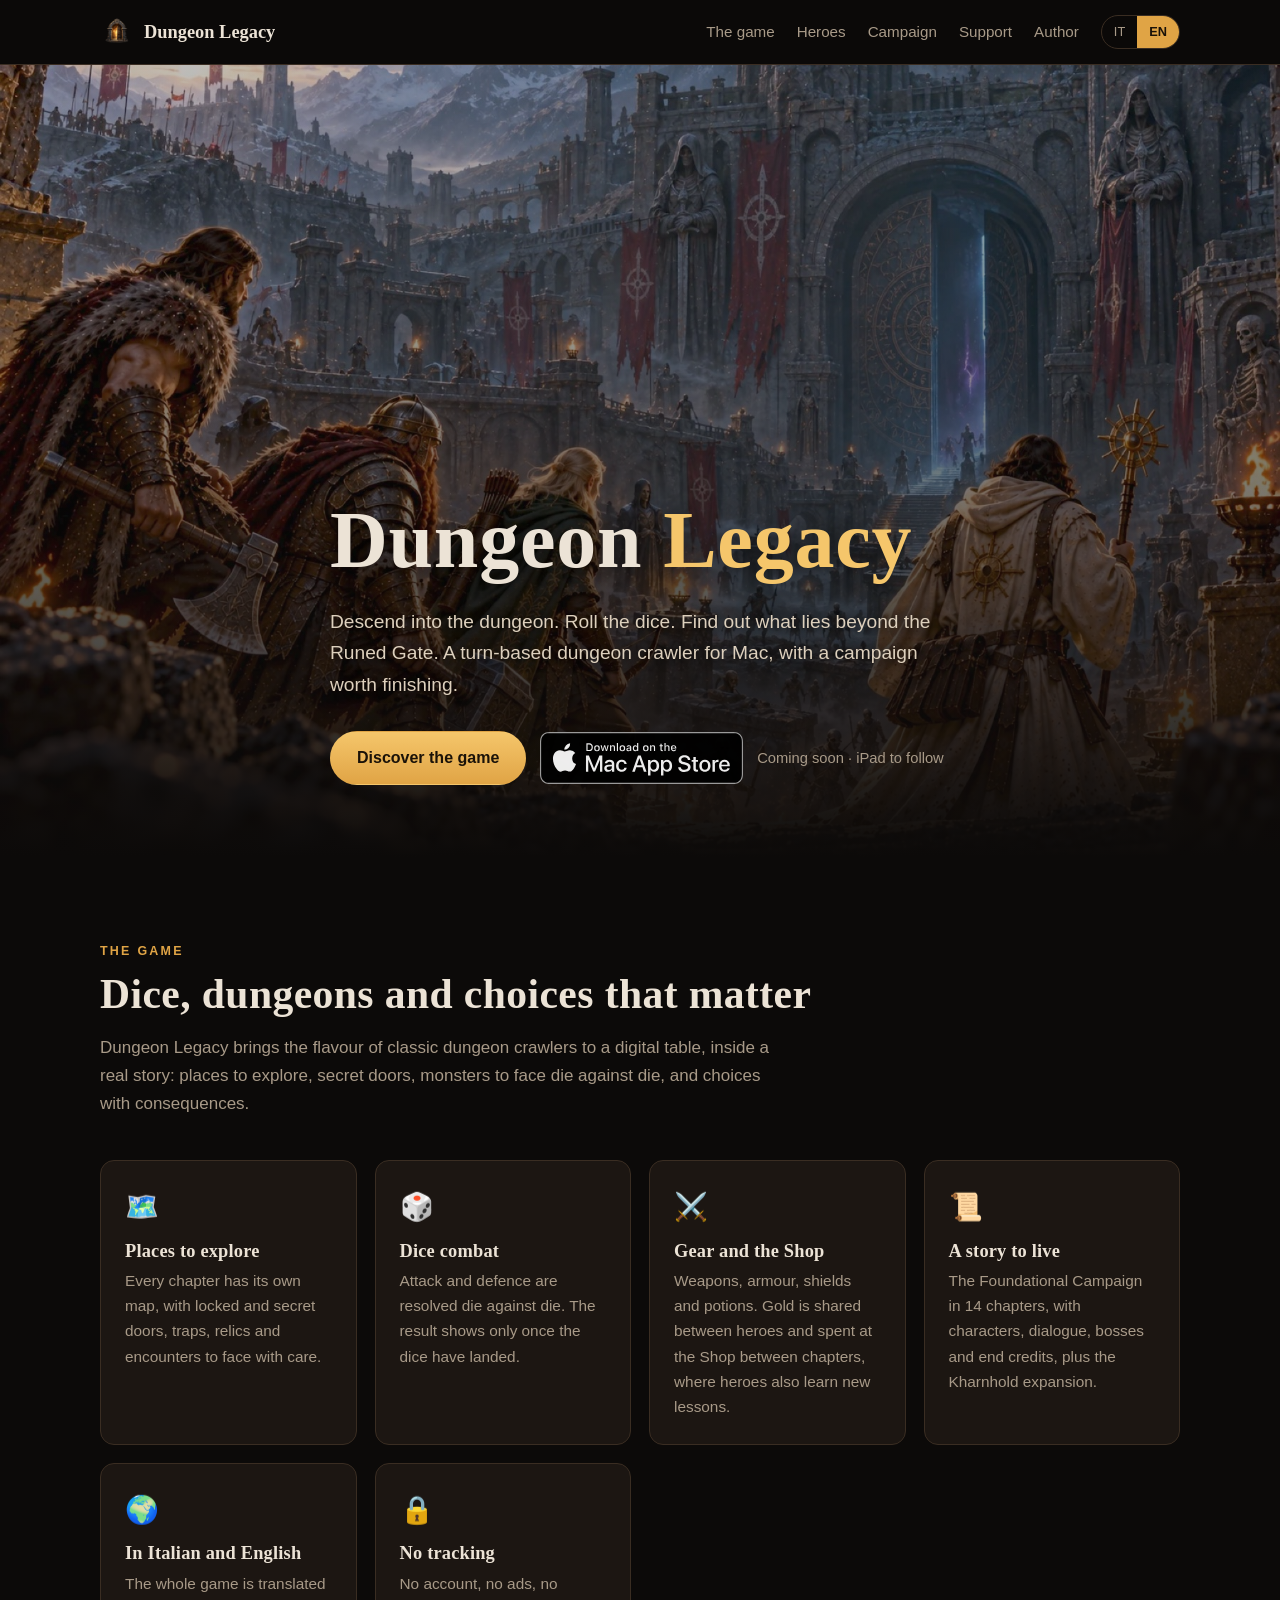
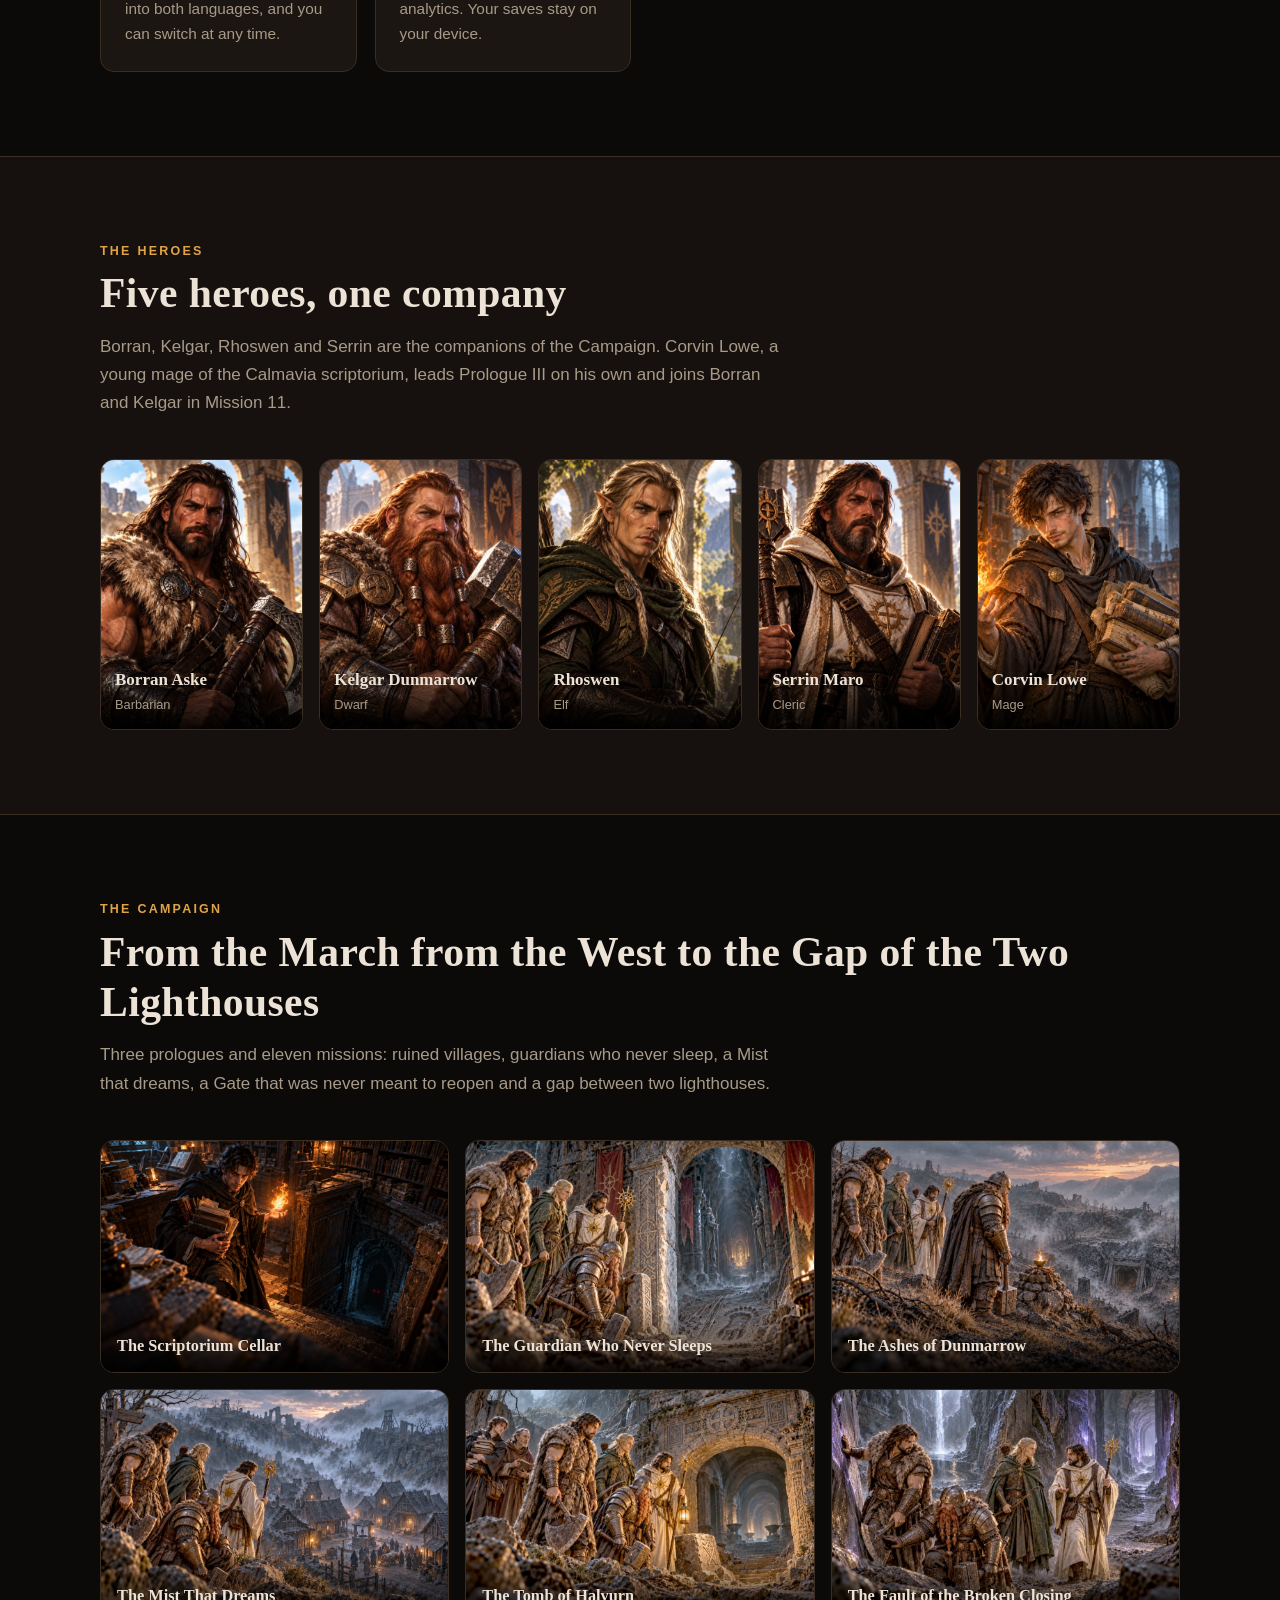
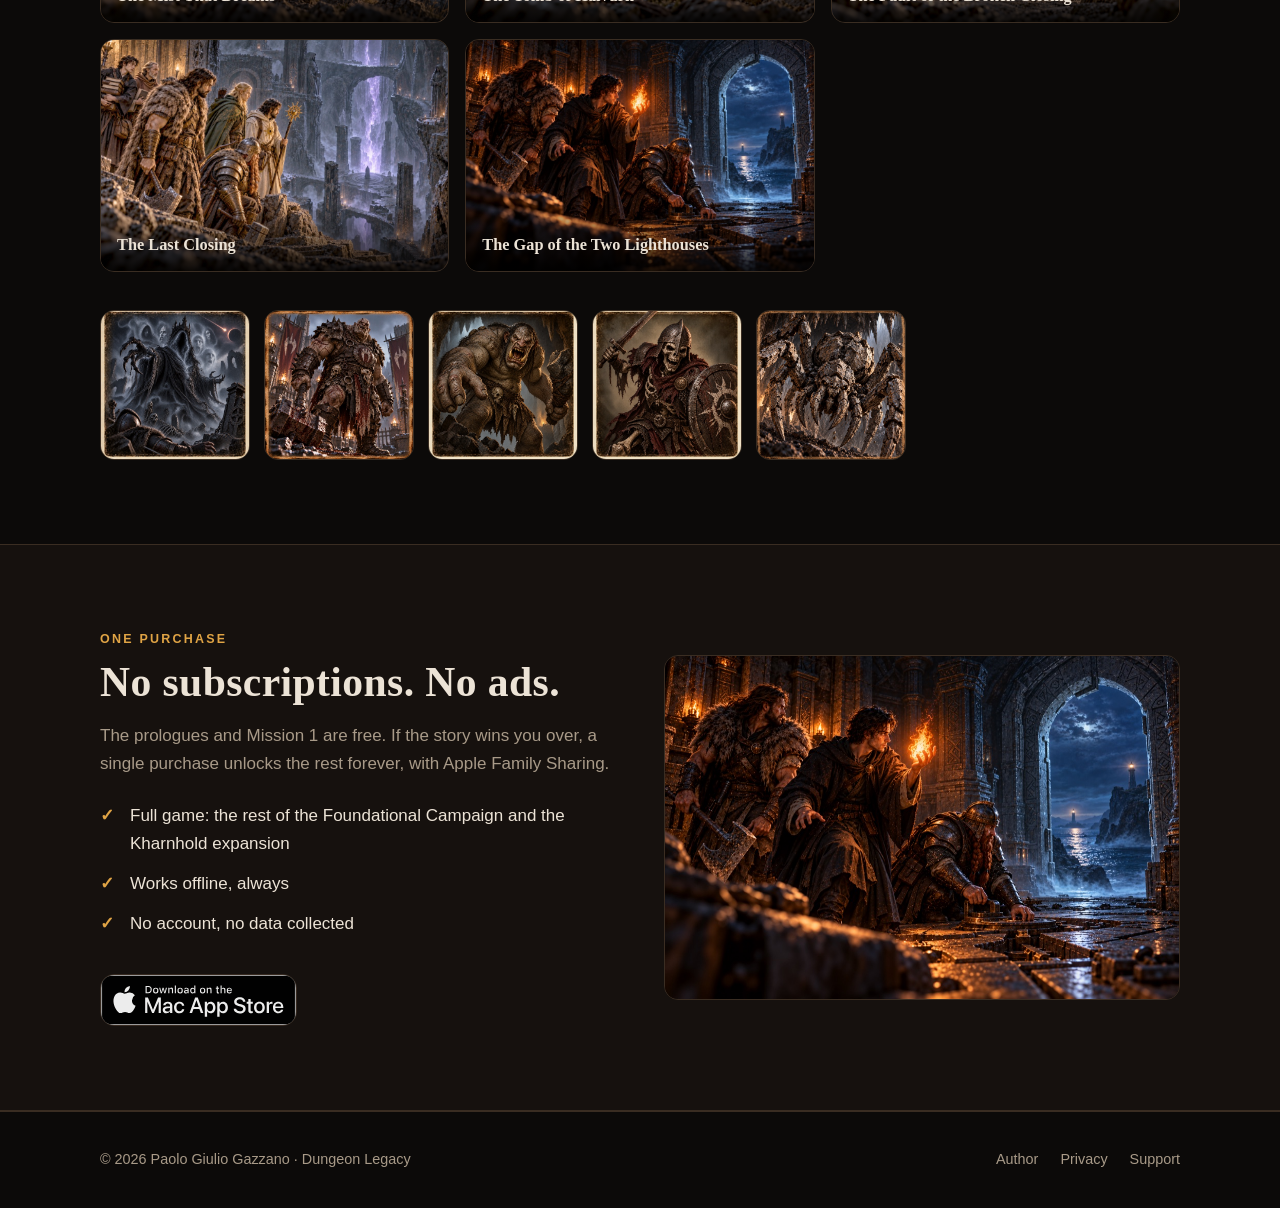
==== index.html @ 2345ab26 "Add real 404 page, use clean URLs for internal links Co-Authored-By: Claude Sonnet 5 <noreply@anthro" ====
<!DOCTYPE html>
<html lang="it">
<head>
<meta charset="utf-8">
<meta name="viewport" content="width=device-width, initial-scale=1">
<title>Dungeon Legacy — Dungeon crawler narrativo per Mac</title>
<meta name="description" content="Dungeon Legacy: dungeon crawler a turni con dadi, eroi e una campagna narrativa in 14 capitoli. Per Mac, senza abbonamenti e senza raccolta dati. A story-driven dungeon crawler for Mac.">
<meta property="og:title" content="Dungeon Legacy">
<meta property="og:description" content="Il dungeon crawler narrativo per Mac. Dadi, eroi, una campagna in 14 capitoli.">
<meta property="og:image" content="https://dungeonlegacy.app/img/hero.jpg">
<link rel="icon" href="img/logo.png">
<link rel="stylesheet" href="style.css">
</head>
<body data-title-it="Dungeon Legacy — Dungeon crawler narrativo per Mac" data-title-en="Dungeon Legacy — Story-driven dungeon crawler for Mac">
<header class="nav"><div class="wrap">
  <a class="brand" href="/"><img src="img/logo.png" alt="">Dungeon Legacy</a>
  <nav class="links">
    <a href="/#game"><span data-l="it">Il gioco</span><span data-l="en">The game</span></a>
    <a href="/#heroes"><span data-l="it">Eroi</span><span data-l="en">Heroes</span></a>
    <a href="/#campaign"><span data-l="it">Campagna</span><span data-l="en">Campaign</span></a>
    <a href="/support"><span data-l="it">Supporto</span><span data-l="en">Support</span></a>
  <a href="/author"><span data-l="it">Autore</span><span data-l="en">Author</span></a></nav>
  <div class="lang" role="group" aria-label="Language"><button data-lang="it" aria-pressed="true">IT</button><button data-lang="en" aria-pressed="false">EN</button></div>
</div></header>

<div class="hero"><div class="wrap">
  <h1>Dungeon <span>Legacy</span></h1>
  <p class="lead" data-l="it">Scendi nel dungeon. Tira i dadi. Scopri cosa si nasconde oltre la Porta Runata. Un dungeon crawler a turni per Mac, con una campagna che vale la pena di finire.</p>
  <p class="lead" data-l="en">Descend into the dungeon. Roll the dice. Find out what lies beyond the Runed Gate. A turn-based dungeon crawler for Mac, with a campaign worth finishing.</p>
  <div class="cta">
    <a class="btn primary" href="#game"><span data-l="it">Scopri il gioco</span><span data-l="en">Discover the game</span></a>
    <span class="store" data-soon><img data-l="it" src="img/badge-mas-it.svg" alt="Scarica su Mac App Store"><img data-l="en" src="img/badge-mas-en.svg" alt="Download on the Mac App Store"></span>
    <span class="badge-soon" data-l="it">In arrivo · iPad a seguire</span>
    <span class="badge-soon" data-l="en">Coming soon · iPad to follow</span>
  </div>
</div></div>

<section id="game"><div class="wrap">
  <div class="eyebrow" data-l="it">Il gioco</div><div class="eyebrow" data-l="en">The game</div>
  <h2 data-l="it">Dadi, dungeon e scelte che pesano</h2>
  <h2 data-l="en">Dice, dungeons and choices that matter</h2>
  <p class="sub" data-l="it">Dungeon Legacy porta al tavolo digitale il sapore dei classici dungeon crawler, dentro una storia vera: luoghi da esplorare, porte segrete, mostri da affrontare dado contro dado e scelte che hanno conseguenze.</p>
  <p class="sub" data-l="en">Dungeon Legacy brings the flavour of classic dungeon crawlers to a digital table, inside a real story: places to explore, secret doors, monsters to face die against die, and choices with consequences.</p>
  <div class="features">
    <div class="feat"><div class="ico">🗺️</div>
      <h3 data-l="it">Luoghi da esplorare</h3><h3 data-l="en">Places to explore</h3>
      <p data-l="it">Ogni capitolo ha la sua mappa, con porte chiuse e segrete, trappole, reperti e incontri da affrontare con giudizio.</p>
      <p data-l="en">Every chapter has its own map, with locked and secret doors, traps, relics and encounters to face with care.</p></div>
    <div class="feat"><div class="ico">🎲</div>
      <h3 data-l="it">Combattimento a dadi</h3><h3 data-l="en">Dice combat</h3>
      <p data-l="it">Attacco e difesa si risolvono dado contro dado. Il risultato compare solo quando i dadi si sono fermati.</p>
      <p data-l="en">Attack and defence are resolved die against die. The result shows only once the dice have landed.</p></div>
    <div class="feat"><div class="ico">⚔️</div>
      <h3 data-l="it">Equipaggiamento e Bottega</h3><h3 data-l="en">Gear and the Shop</h3>
      <p data-l="it">Armi, armature, scudi e pozioni. L'oro si condivide tra gli eroi e si spende alla Bottega tra un capitolo e l'altro, dove gli eroi imparano anche nuove lezioni.</p>
      <p data-l="en">Weapons, armour, shields and potions. Gold is shared between heroes and spent at the Shop between chapters, where heroes also learn new lessons.</p></div>
    <div class="feat"><div class="ico">📜</div>
      <h3 data-l="it">Una storia da vivere</h3><h3 data-l="en">A story to live</h3>
      <p data-l="it">La Campagna Fondativa in 14 capitoli, con personaggi, dialoghi, boss e titoli di coda, più l'espansione Kharnhold.</p>
      <p data-l="en">The Foundational Campaign in 14 chapters, with characters, dialogue, bosses and end credits, plus the Kharnhold expansion.</p></div>
    <div class="feat"><div class="ico">🌍</div>
      <h3 data-l="it">In italiano e in inglese</h3><h3 data-l="en">In Italian and English</h3>
      <p data-l="it">Tutto il gioco è tradotto in entrambe le lingue, e puoi cambiarla in qualsiasi momento.</p>
      <p data-l="en">The whole game is translated into both languages, and you can switch at any time.</p></div>
    <div class="feat"><div class="ico">🔒</div>
      <h3 data-l="it">Nessun tracciamento</h3><h3 data-l="en">No tracking</h3>
      <p data-l="it">Niente account, niente pubblicità, niente analytics. I tuoi salvataggi restano sul tuo dispositivo.</p>
      <p data-l="en">No account, no ads, no analytics. Your saves stay on your device.</p></div>
  </div>
</div></section>

<section id="heroes" class="alt"><div class="wrap">
  <div class="eyebrow" data-l="it">Gli eroi</div><div class="eyebrow" data-l="en">The heroes</div>
  <h2 data-l="it">Cinque eroi, una compagnia</h2><h2 data-l="en">Five heroes, one company</h2>
  <p class="sub" data-l="it">Borran, Kelgar, Rhoswen e Serrin sono i compagni della Campagna. Corvin Lowe, giovane mago dello scriptorium di Calmavia, guida da solo il Prologo III e affianca Borran e Kelgar nella Missione 11.</p>
  <p class="sub" data-l="en">Borran, Kelgar, Rhoswen and Serrin are the companions of the Campaign. Corvin Lowe, a young mage of the Calmavia scriptorium, leads Prologue III on his own and joins Borran and Kelgar in Mission 11.</p>
  <div class="heroes">
    <figure class="hcard"><img src="img/barbaro.jpg" alt="Borran Aske" loading="lazy"><figcaption>Borran Aske<small data-l="it">Barbaro</small><small data-l="en">Barbarian</small></figcaption></figure>
    <figure class="hcard"><img src="img/nano.jpg" alt="Kelgar Dunmarrow" loading="lazy"><figcaption>Kelgar Dunmarrow<small data-l="it">Nano</small><small data-l="en">Dwarf</small></figcaption></figure>
    <figure class="hcard"><img src="img/elfo.jpg" alt="Rhoswen della Foglia Silenziosa" loading="lazy"><figcaption>Rhoswen<small data-l="it">Elfo</small><small data-l="en">Elf</small></figcaption></figure>
    <figure class="hcard"><img src="img/chierico.jpg" alt="Serrin Maro" loading="lazy"><figcaption>Serrin Maro<small data-l="it">Chierico</small><small data-l="en">Cleric</small></figcaption></figure>
    <figure class="hcard"><img src="img/mago.jpg" alt="Corvin Lowe" loading="lazy"><figcaption>Corvin Lowe<small data-l="it">Mago</small><small data-l="en">Mage</small></figcaption></figure>
  </div>
</div></section>

<section id="campaign"><div class="wrap">
  <div class="eyebrow" data-l="it">La campagna</div><div class="eyebrow" data-l="en">The campaign</div>
  <h2 data-l="it">Dalla Marcia da Ovest al Varco dei Due Fari</h2><h2 data-l="en">From the March from the West to the Gap of the Two Lighthouses</h2>
  <p class="sub" data-l="it">Tre prologhi e undici missioni: villaggi in rovina, guardiani che non dormono, una Bruma che sogna, una Porta che non doveva riaprirsi e un varco tra due fari.</p>
  <p class="sub" data-l="en">Three prologues and eleven missions: ruined villages, guardians who never sleep, a Mist that dreams, a Gate that was never meant to reopen and a gap between two lighthouses.</p>
  <div class="gallery">
    <figure><img src="img/p3.jpg" alt="" loading="lazy"><figcaption><b data-l="it">La Cantina dello Scriptorium</b><b data-l="en">The Scriptorium Cellar</b></figcaption></figure>
    <figure><img src="img/m2.jpg" alt="" loading="lazy"><figcaption><b data-l="it">Il Guardiano che Non Dorme</b><b data-l="en">The Guardian Who Never Sleeps</b></figcaption></figure>
    <figure><img src="img/m3.jpg" alt="" loading="lazy"><figcaption><b data-l="it">Le Ceneri di Dunmarrow</b><b data-l="en">The Ashes of Dunmarrow</b></figcaption></figure>
    <figure><img src="img/m5.jpg" alt="" loading="lazy"><figcaption><b data-l="it">La Bruma che Sogna</b><b data-l="en">The Mist That Dreams</b></figcaption></figure>
    <figure><img src="img/m7.jpg" alt="" loading="lazy"><figcaption><b data-l="it">Il Sepolcro di Halvurn</b><b data-l="en">The Tomb of Halvurn</b></figcaption></figure>
    <figure><img src="img/m8.jpg" alt="" loading="lazy"><figcaption><b data-l="it">La Faglia della Chiusura Spezzata</b><b data-l="en">The Fault of the Broken Closing</b></figcaption></figure>
    <figure><img src="img/m10.jpg" alt="" loading="lazy"><figcaption><b data-l="it">L'Ultima Chiusura</b><b data-l="en">The Last Closing</b></figcaption></figure>
    <figure><img src="img/m11.jpg" alt="" loading="lazy"><figcaption><b data-l="it">Il Varco dei Due Fari</b><b data-l="en">The Gap of the Two Lighthouses</b></figcaption></figure>
  </div>
  <div class="monsters" aria-hidden="true">
    <img src="img/voth.jpg" alt="" loading="lazy"><img src="img/titani_bragor.jpg" alt="" loading="lazy"><img src="img/cave_troll.jpg" alt="" loading="lazy"><img src="img/skeleton_warrior.jpg" alt="" loading="lazy"><img src="img/stone_spider.jpg" alt="" loading="lazy">
  </div>
</div></section>

<section class="alt"><div class="wrap split">
  <div>
    <div class="eyebrow" data-l="it">Un solo acquisto</div><div class="eyebrow" data-l="en">One purchase</div>
    <h2 data-l="it">Niente abbonamenti. Niente pubblicità.</h2><h2 data-l="en">No subscriptions. No ads.</h2>
    <p class="sub" data-l="it">Prologhi e Missione 1 sono gratis. Se la storia ti conquista, un unico acquisto sblocca il resto per sempre, con la Condivisione in famiglia di Apple.</p>
    <p class="sub" data-l="en">The prologues and Mission 1 are free. If the story wins you over, a single purchase unlocks the rest forever, with Apple Family Sharing.</p>
    <ul class="checks">
      <li data-l="it">Gioco completo: il resto della Campagna Fondativa e l'espansione Kharnhold</li>
      <li data-l="en">Full game: the rest of the Foundational Campaign and the Kharnhold expansion</li>
      <li data-l="it">Funziona offline, sempre</li><li data-l="en">Works offline, always</li>
      <li data-l="it">Nessun account, nessun dato raccolto</li><li data-l="en">No account, no data collected</li>
    </ul>
    <div class="cta"><span class="store" data-soon><img data-l="it" src="img/badge-mas-it.svg" alt="Scarica su Mac App Store"><img data-l="en" src="img/badge-mas-en.svg" alt="Download on the Mac App Store"></span></div>
  </div>
  <img src="img/m11.jpg" alt="" loading="lazy">
</div></section>

<footer><div class="wrap">
  <div>© 2026 Paolo Giulio Gazzano · Dungeon Legacy</div>
  <nav><a href="/author"><span data-l="it">Autore</span><span data-l="en">Author</span></a><a href="/privacy">Privacy</a><a href="/support"><span data-l="it">Supporto</span><span data-l="en">Support</span></a></nav>
</div></footer>
<script src="script.js"></script>
</body>
</html>
---- style.css ----
:root {
  --bg: #0c0a09;
  --bg2: #16110e;
  --card: #1c1612;
  --line: #3a2d22;
  --text: #ece3d6;
  --muted: #a89a88;
  --gold: #e0a445;
  --gold2: #f5c66b;
  --ember: #c4581f;
  --radius: 14px;
  --max: 1120px;
}
* { box-sizing: border-box; margin: 0; padding: 0; }
html { scroll-behavior: smooth; }
body {
  background: var(--bg);
  color: var(--text);
  font: 17px/1.65 -apple-system, BlinkMacSystemFont, "Segoe UI", Roboto, sans-serif;
  -webkit-font-smoothing: antialiased;
}
img { max-width: 100%; display: block; }
a { color: var(--gold2); text-decoration: none; }
a:hover { text-decoration: underline; }
h1, h2, h3 { font-family: Georgia, "Times New Roman", serif; line-height: 1.2; font-weight: 700; letter-spacing: .01em; }
.wrap { max-width: var(--max); margin: 0 auto; padding: 0 20px; }

/* nav */
.nav {
  position: sticky; top: 0; z-index: 20;
  background: rgba(12, 10, 9, .86); backdrop-filter: blur(10px);
  border-bottom: 1px solid var(--line);
}
.nav .wrap { display: flex; align-items: center; gap: 22px; height: 64px; }
.brand { display: flex; align-items: center; gap: 10px; font-family: Georgia, serif; font-weight: 700; font-size: 1.15rem; color: var(--text); }
.brand img { width: 34px; height: 34px; object-fit: contain; }
.brand:hover { text-decoration: none; }
.nav .links { display: flex; gap: 22px; margin-left: auto; font-size: .95rem; }
.nav .links a { color: var(--muted); }
.nav .links a:hover { color: var(--text); text-decoration: none; }
.lang { display: flex; border: 1px solid var(--line); border-radius: 999px; overflow: hidden; }
.lang button {
  background: none; border: 0; color: var(--muted); font: inherit; font-size: .8rem;
  padding: 5px 12px; cursor: pointer;
}
.lang button[aria-pressed="true"] { background: var(--gold); color: #1a1208; font-weight: 700; }

/* hero */
.hero {
  position: relative; min-height: 88vh; display: flex; align-items: flex-end;
  background: #000 url("img/hero.jpg") center / cover no-repeat;
}
.hero::before {
  content: ""; position: absolute; inset: 0;
  background: linear-gradient(180deg, rgba(12,10,9,.25) 0%, rgba(12,10,9,.55) 55%, var(--bg) 100%);
}
.hero .wrap { position: relative; padding-bottom: 72px; padding-top: 120px; }
.hero h1 { font-size: clamp(2.6rem, 7vw, 5rem); text-shadow: 0 3px 30px rgba(0,0,0,.7); }
.hero h1 span { color: var(--gold2); }
.hero p.lead { max-width: 620px; margin-top: 18px; font-size: 1.2rem; color: #ddd0bd; text-shadow: 0 1px 12px rgba(0,0,0,.8); }
.cta { display: flex; flex-wrap: wrap; gap: 14px; margin-top: 30px; align-items: center; }
.btn {
  display: inline-flex; align-items: center; gap: 8px; padding: 13px 26px; border-radius: 999px;
  font-weight: 700; font-size: 1rem; border: 1px solid transparent; cursor: pointer;
}
.btn.primary { background: linear-gradient(180deg, var(--gold2), var(--gold)); color: #1a1208; }
.btn.primary:hover { text-decoration: none; filter: brightness(1.08); }
.btn.ghost { border-color: rgba(255,255,255,.35); color: var(--text); background: rgba(0,0,0,.3); }
.btn.ghost:hover { text-decoration: none; background: rgba(255,255,255,.1); }
.badge-soon { color: var(--muted); font-size: .92rem; }

/* sections */
section { padding: 84px 0; }
section.alt { background: var(--bg2); border-top: 1px solid var(--line); border-bottom: 1px solid var(--line); }
.eyebrow { color: var(--gold); text-transform: uppercase; letter-spacing: .18em; font-size: .78rem; font-weight: 700; }
h2 { font-size: clamp(1.8rem, 4vw, 2.6rem); margin: 8px 0 14px; }
.sub { color: var(--muted); max-width: 680px; }

.features { display: grid; grid-template-columns: repeat(auto-fit, minmax(250px, 1fr)); gap: 18px; margin-top: 42px; }
.feat { background: var(--card); border: 1px solid var(--line); border-radius: var(--radius); padding: 24px; }
.feat .ico { font-size: 1.7rem; margin-bottom: 10px; }
.feat h3 { font-size: 1.15rem; margin-bottom: 6px; }
.feat p { color: var(--muted); font-size: .96rem; }

.heroes { display: grid; grid-template-columns: repeat(auto-fit, minmax(180px, 1fr)); gap: 16px; margin-top: 42px; }
.hcard { position: relative; border-radius: var(--radius); overflow: hidden; border: 1px solid var(--line); aspect-ratio: 3/4; background: #000; }
.hcard img { width: 100%; height: 100%; object-fit: cover; transition: transform .5s; }
.hcard:hover img { transform: scale(1.05); }
.hcard figcaption {
  position: absolute; left: 0; right: 0; bottom: 0; padding: 40px 14px 14px;
  background: linear-gradient(transparent, rgba(0,0,0,.92)); font-family: Georgia, serif; font-weight: 700;
}
.hcard figcaption small { display: block; font-family: -apple-system, sans-serif; font-weight: 400; color: var(--muted); font-size: .8rem; }

.gallery { display: grid; grid-template-columns: repeat(auto-fit, minmax(300px, 1fr)); gap: 16px; margin-top: 42px; }
.gallery figure { border-radius: var(--radius); overflow: hidden; border: 1px solid var(--line); position: relative; }
.gallery img { width: 100%; aspect-ratio: 3/2; object-fit: cover; }
.gallery figcaption { position: absolute; left: 0; right: 0; bottom: 0; padding: 30px 16px 12px; background: linear-gradient(transparent, rgba(0,0,0,.9)); font-size: .92rem; }
.gallery figcaption b { font-family: Georgia, serif; font-size: 1.02rem; display: block; }

.monsters { display: flex; gap: 14px; margin-top: 38px; flex-wrap: wrap; }
.monsters img { width: 150px; height: 150px; object-fit: cover; border-radius: var(--radius); border: 1px solid var(--line); }

.split { display: grid; grid-template-columns: 1fr 1fr; gap: 48px; align-items: center; }
.split img { border-radius: var(--radius); border: 1px solid var(--line); }
@media (max-width: 800px) { .split { grid-template-columns: 1fr; gap: 28px; } .nav .links { display: none; } .nav .lang { margin-left: auto; } }

.checks { list-style: none; margin-top: 18px; }
.checks li { padding: 6px 0 6px 30px; position: relative; color: var(--text); }
.checks li::before { content: "✓"; position: absolute; left: 0; color: var(--gold); font-weight: 700; }

/* text pages */
.doc { max-width: 760px; margin: 0 auto; padding: 70px 20px 90px; }
.doc h1 { font-size: 2.4rem; margin-bottom: 8px; }
.doc h2 { font-size: 1.4rem; margin: 38px 0 10px; }
.doc p, .doc li { color: #d6cabb; margin-bottom: 12px; }
.doc ul { padding-left: 22px; margin-bottom: 12px; }
.doc .date { color: var(--muted); font-size: .9rem; margin-bottom: 30px; }

footer { border-top: 1px solid var(--line); padding: 36px 0; color: var(--muted); font-size: .9rem; }
footer .wrap { display: flex; flex-wrap: wrap; gap: 14px 28px; justify-content: space-between; }
footer nav { display: flex; gap: 22px; flex-wrap: wrap; }
footer a { color: var(--muted); }
footer a:hover { color: var(--text); }

/* language switching */
html[lang="it"] [data-l="en"], html[lang="en"] [data-l="it"] { display: none !important; }

/* store badges: until the App Store URL exists the badge is shown but not clickable */
.store { display: inline-block; line-height: 0; }
.store img { height: 52px; width: auto; }
.store[data-soon] { opacity: .92; cursor: default; }
html[lang="it"] .store img[data-l="en"], html[lang="en"] .store img[data-l="it"] { display: none !important; }

/* author page */
.author-page{max-width:900px;margin:0 auto;padding:70px 20px 90px}
.ah{display:grid;grid-template-columns:230px 1fr;gap:44px;align-items:center}
.ah img{width:230px;height:230px;border-radius:50%;object-fit:cover;border:3px solid var(--orange,var(--gold));box-shadow:0 20px 60px rgba(0,0,0,.5)}
.ah h1{font-size:clamp(2rem,5vw,3rem);margin-bottom:8px}
.ah .role{color:var(--orange,var(--gold));text-transform:uppercase;letter-spacing:.16em;font-size:.8rem;font-weight:700;margin-bottom:14px}
.author-page p{color:#d6cbe6;margin:0 0 16px;max-width:680px}
.author-page h2{font-size:1.4rem;margin:46px 0 16px}
.proj{display:grid;grid-template-columns:repeat(auto-fit,minmax(260px,1fr));gap:16px}
.proj a{display:block;background:var(--card);border:1px solid var(--line);border-radius:14px;padding:22px;color:var(--text)}
.proj a:hover{text-decoration:none;border-color:var(--orange,var(--gold))}
.proj b{display:block;font-family:"Arial Black",Georgia,serif;font-size:1.1rem;margin-bottom:6px}
.proj span.d{color:var(--muted);font-size:.93rem}
@media(max-width:700px){.ah{grid-template-columns:1fr;text-align:center;justify-items:center}}
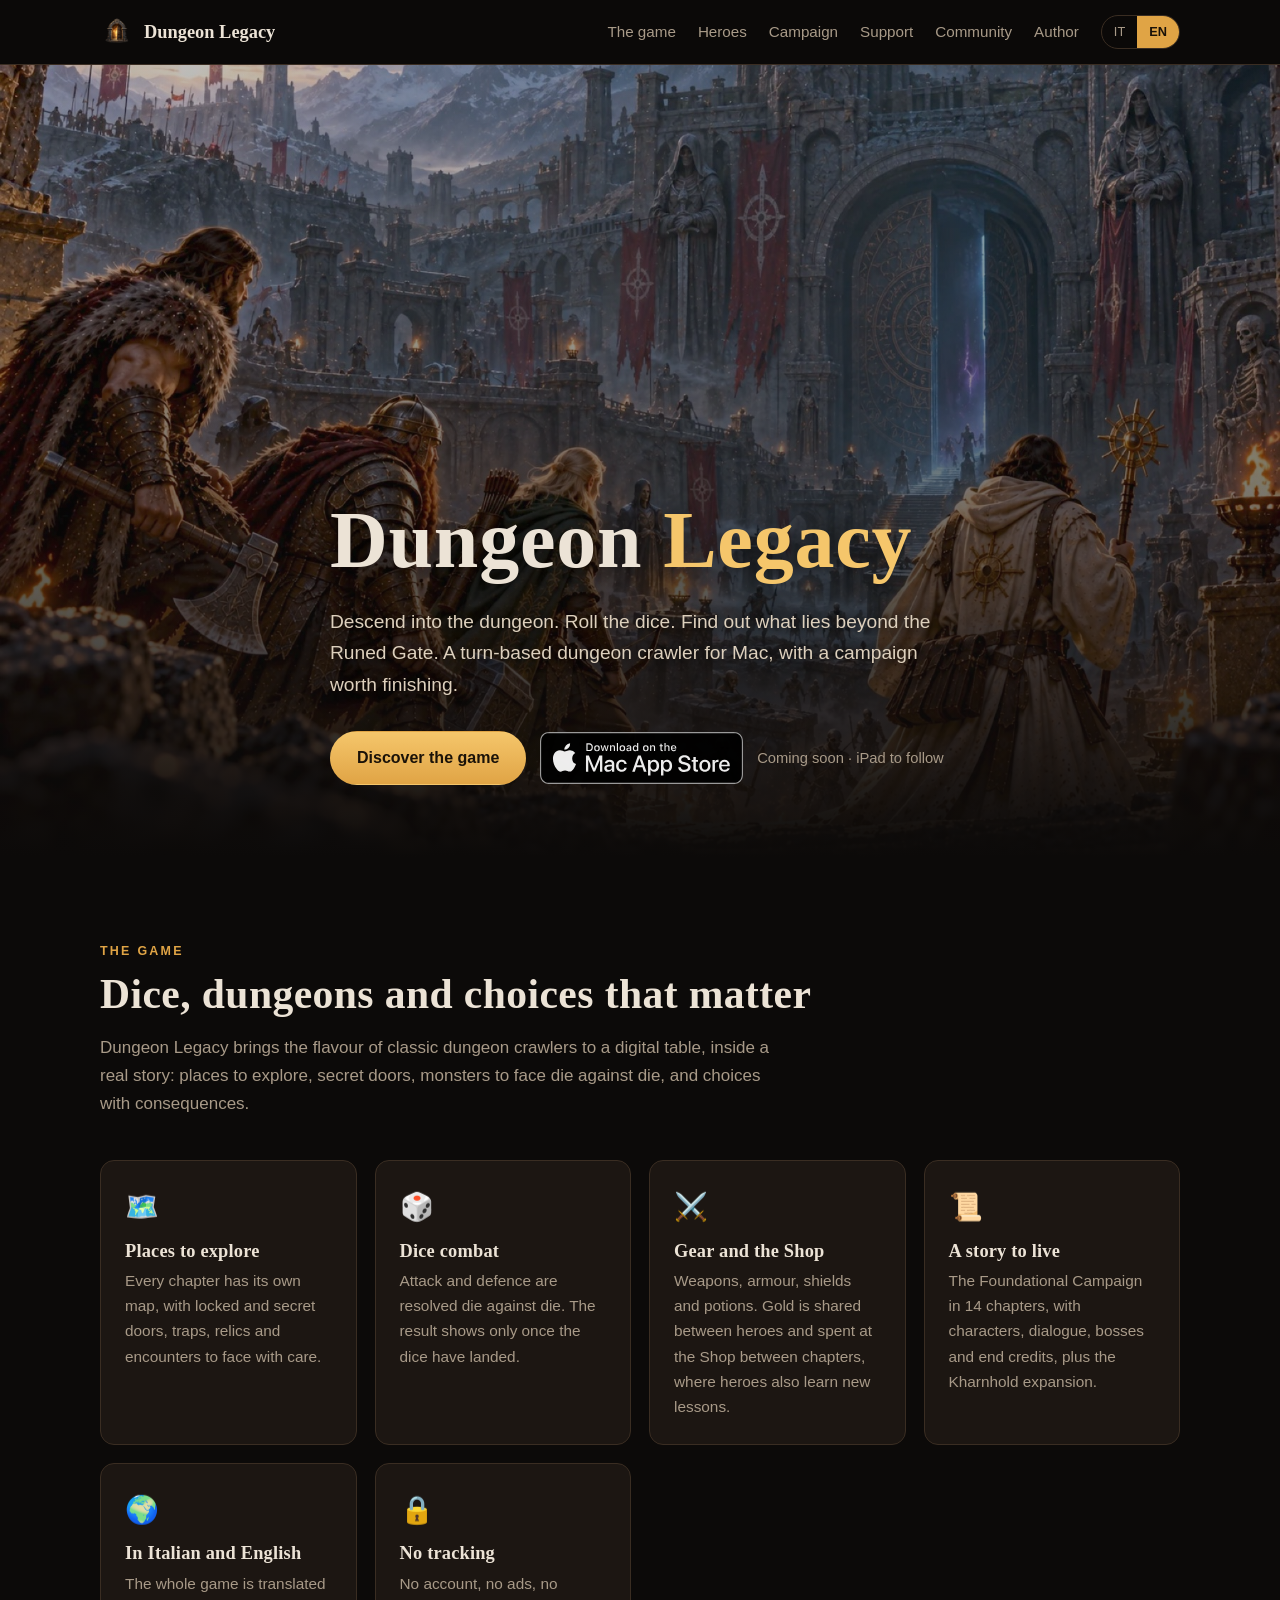
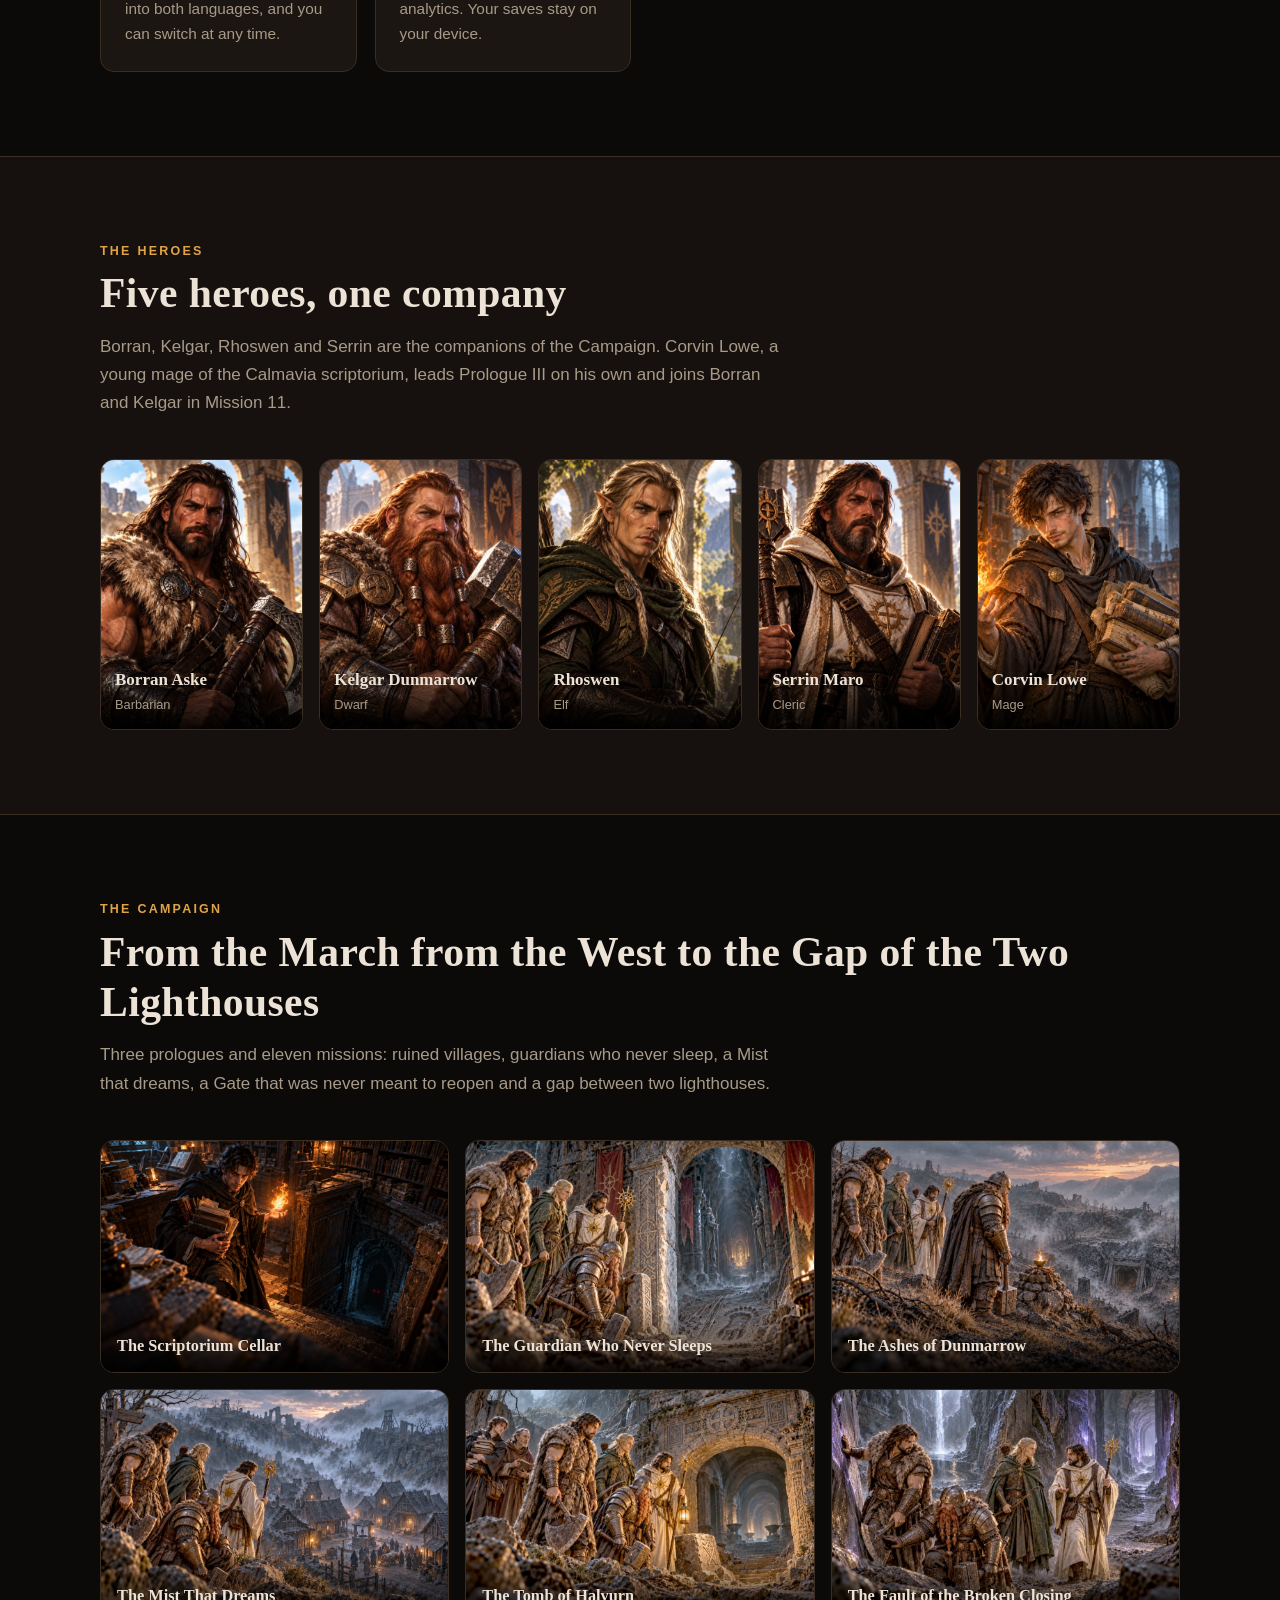
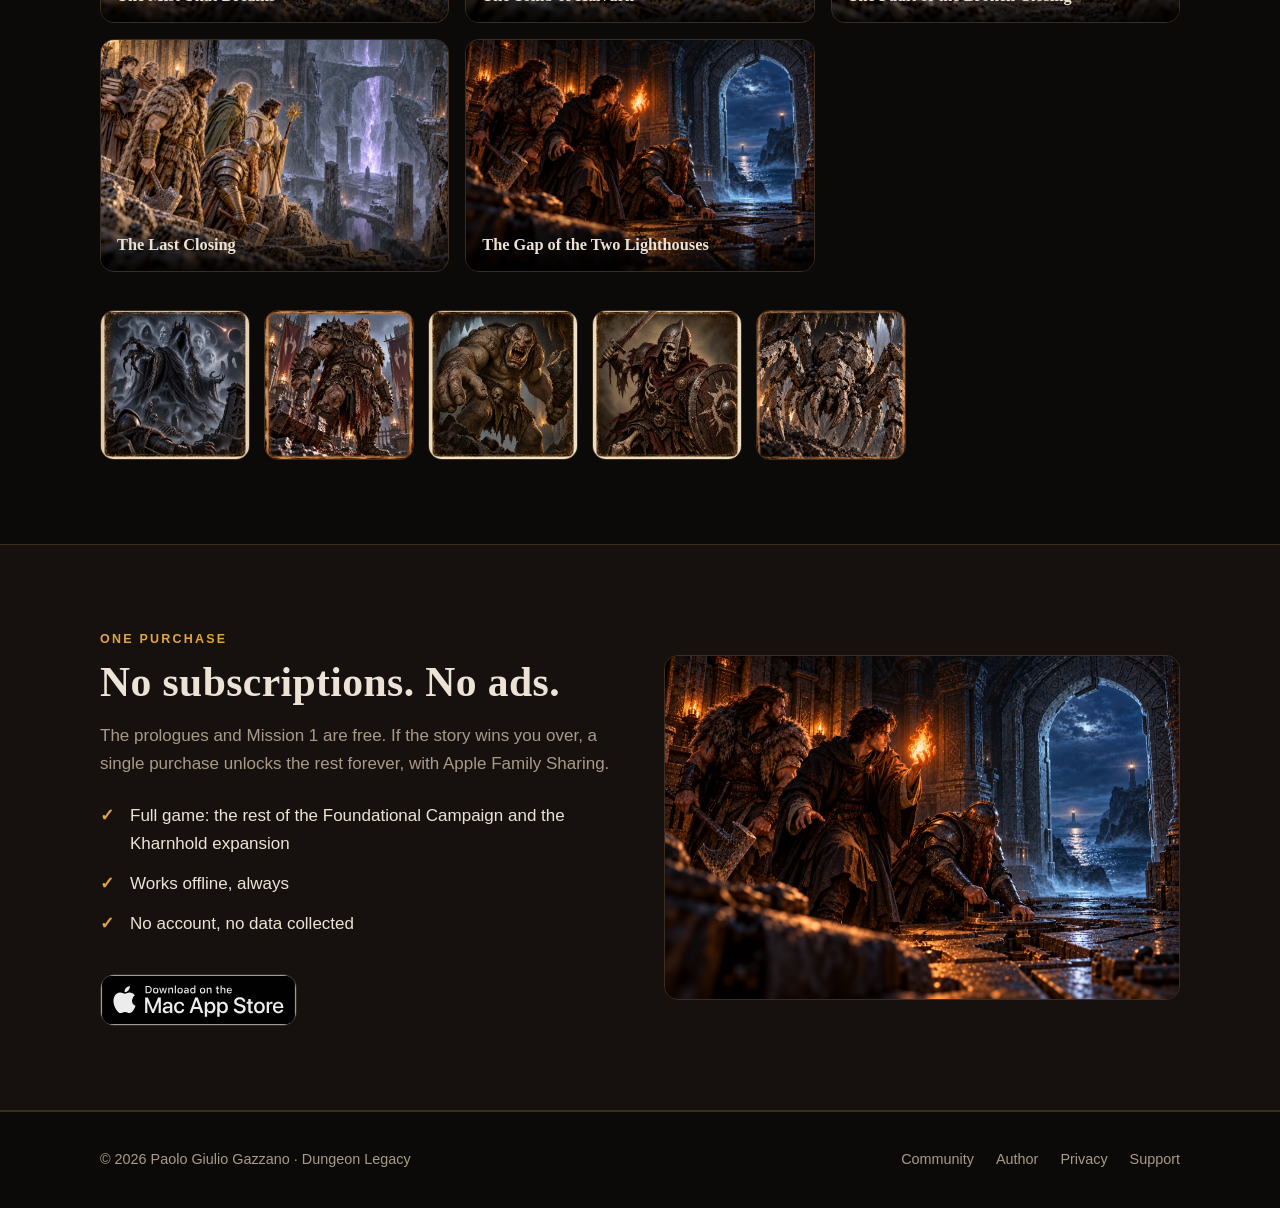
==== commit 767992ef: "Add Community page, Rules (IT/EN), author Kit downloads and privacy notice for story submissions - c" ====
--- a/index.html
+++ b/index.html
@@ -19,6 +19,7 @@
     <a href="/#heroes"><span data-l="it">Eroi</span><span data-l="en">Heroes</span></a>
     <a href="/#campaign"><span data-l="it">Campagna</span><span data-l="en">Campaign</span></a>
     <a href="/support"><span data-l="it">Supporto</span><span data-l="en">Support</span></a>
+    <a href="/community"><span data-l="it">Community</span><span data-l="en">Community</span></a>
   <a href="/author"><span data-l="it">Autore</span><span data-l="en">Author</span></a></nav>
   <div class="lang" role="group" aria-label="Language"><button data-lang="it" aria-pressed="true">IT</button><button data-lang="en" aria-pressed="false">EN</button></div>
 </div></header>
@@ -122,7 +123,7 @@
 
 <footer><div class="wrap">
   <div>© 2026 Paolo Giulio Gazzano · Dungeon Legacy</div>
-  <nav><a href="/author"><span data-l="it">Autore</span><span data-l="en">Author</span></a><a href="/privacy">Privacy</a><a href="/support"><span data-l="it">Supporto</span><span data-l="en">Support</span></a></nav>
+  <nav><a href="/community"><span data-l="it">Community</span><span data-l="en">Community</span></a><a href="/author"><span data-l="it">Autore</span><span data-l="en">Author</span></a><a href="/privacy">Privacy</a><a href="/support"><span data-l="it">Supporto</span><span data-l="en">Support</span></a></nav>
 </div></footer>
 <script src="script.js"></script>
 </body>
--- a/style.css
+++ b/style.css
@@ -146,3 +146,19 @@
 .proj b{display:block;font-family:"Arial Black",Georgia,serif;font-size:1.1rem;margin-bottom:6px}
 .proj span.d{color:var(--muted);font-size:.93rem}
 @media(max-width:700px){.ah{grid-template-columns:1fr;text-align:center;justify-items:center}}
+
+/* community + rules pages */
+.doc .lead{font-size:1.12rem;color:var(--text)}
+.doc .note{background:var(--card);border:1px solid var(--gold);border-radius:var(--radius);padding:18px 22px;margin:22px 0 8px;color:#e6dccd}
+.doc .note b{color:var(--gold2)}
+.doc ol.steps{padding-left:22px;margin-bottom:12px}
+.doc ol.steps li{margin-bottom:12px}
+.doc h3{font-size:1.15rem;margin:26px 0 8px}
+.doc .dls{display:grid;grid-template-columns:repeat(auto-fit,minmax(240px,1fr));gap:12px;margin:14px 0 24px}
+.doc a.dl{display:block;background:var(--card);border:1px solid var(--line);border-radius:12px;padding:14px 18px;color:var(--text)}
+.doc a.dl:hover{text-decoration:none;border-color:var(--gold)}
+.doc a.dl b{display:block;font-size:.98rem}
+.doc a.dl span{color:var(--muted);font-size:.84rem}
+.doc .cta-row{margin-top:26px}
+.doc.rules h2{font-size:1.3rem}
+.doc.rules p,.doc.rules li{font-size:.98rem}
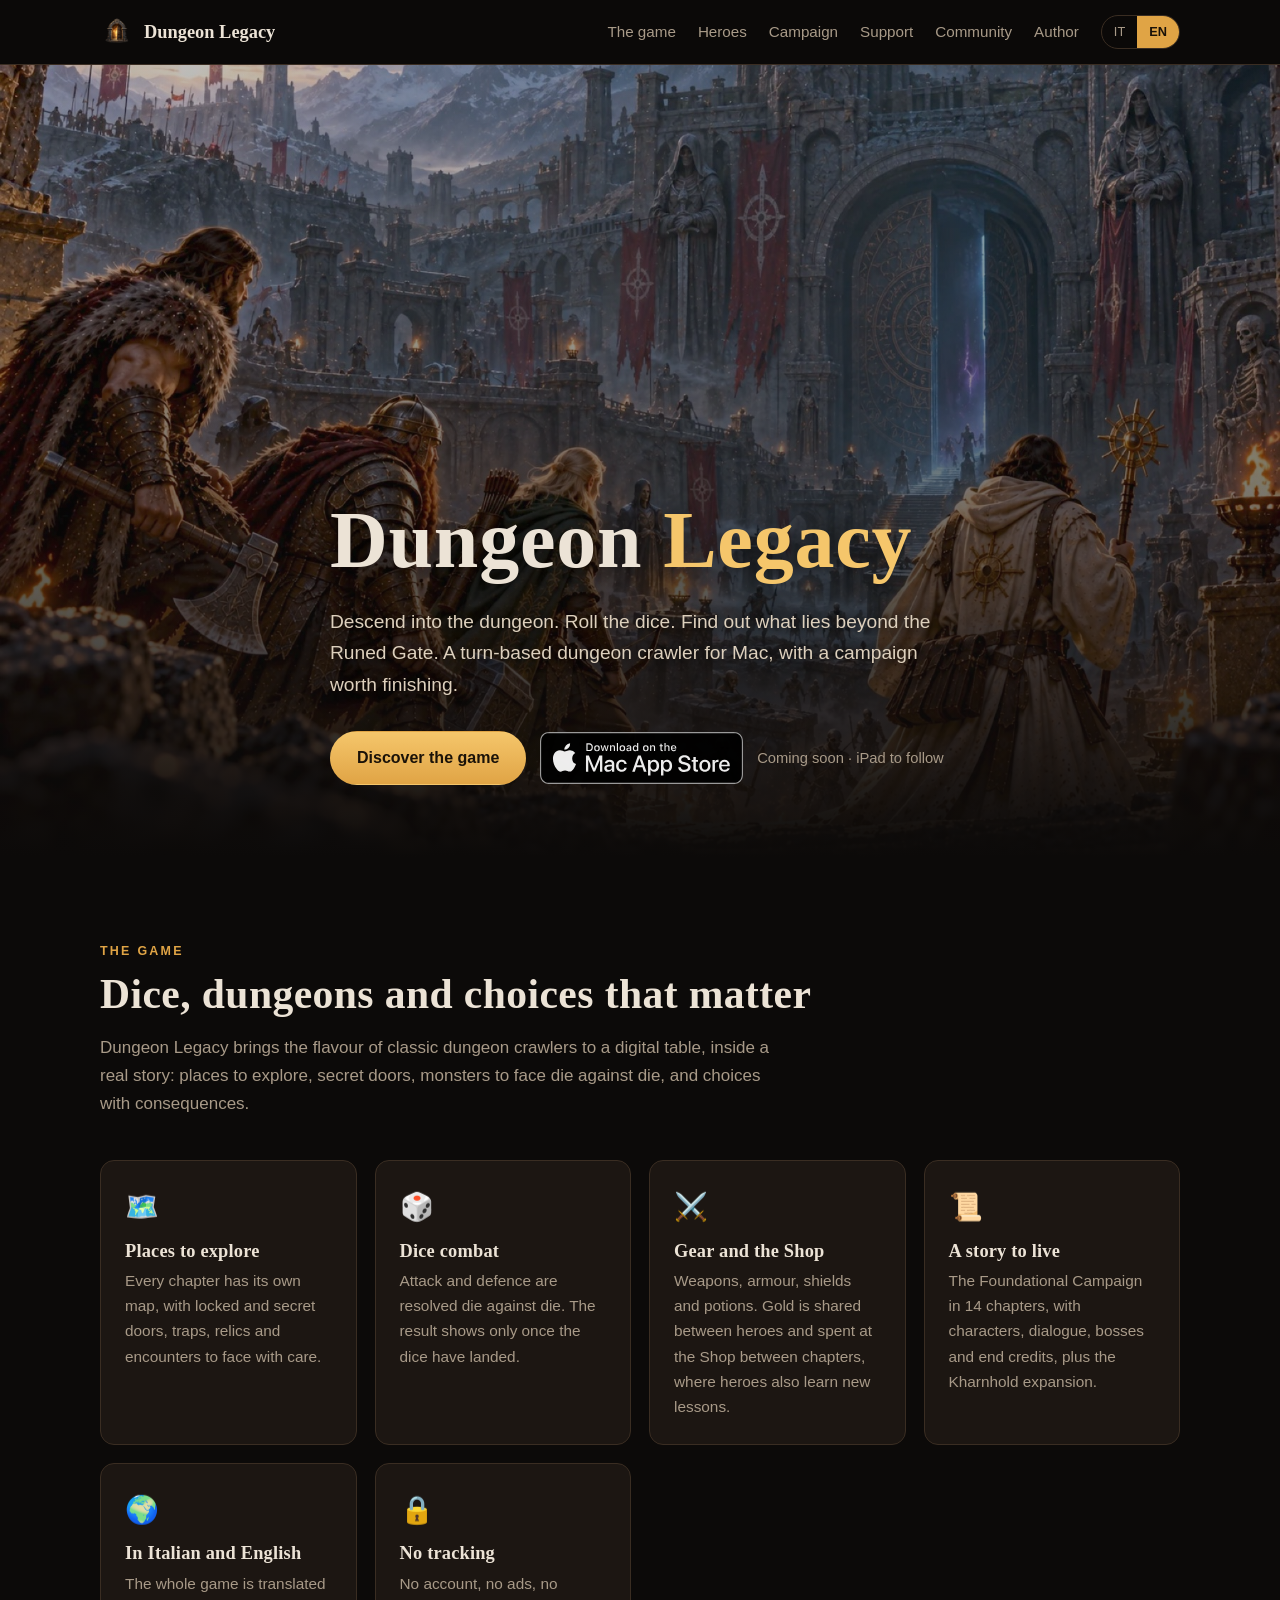
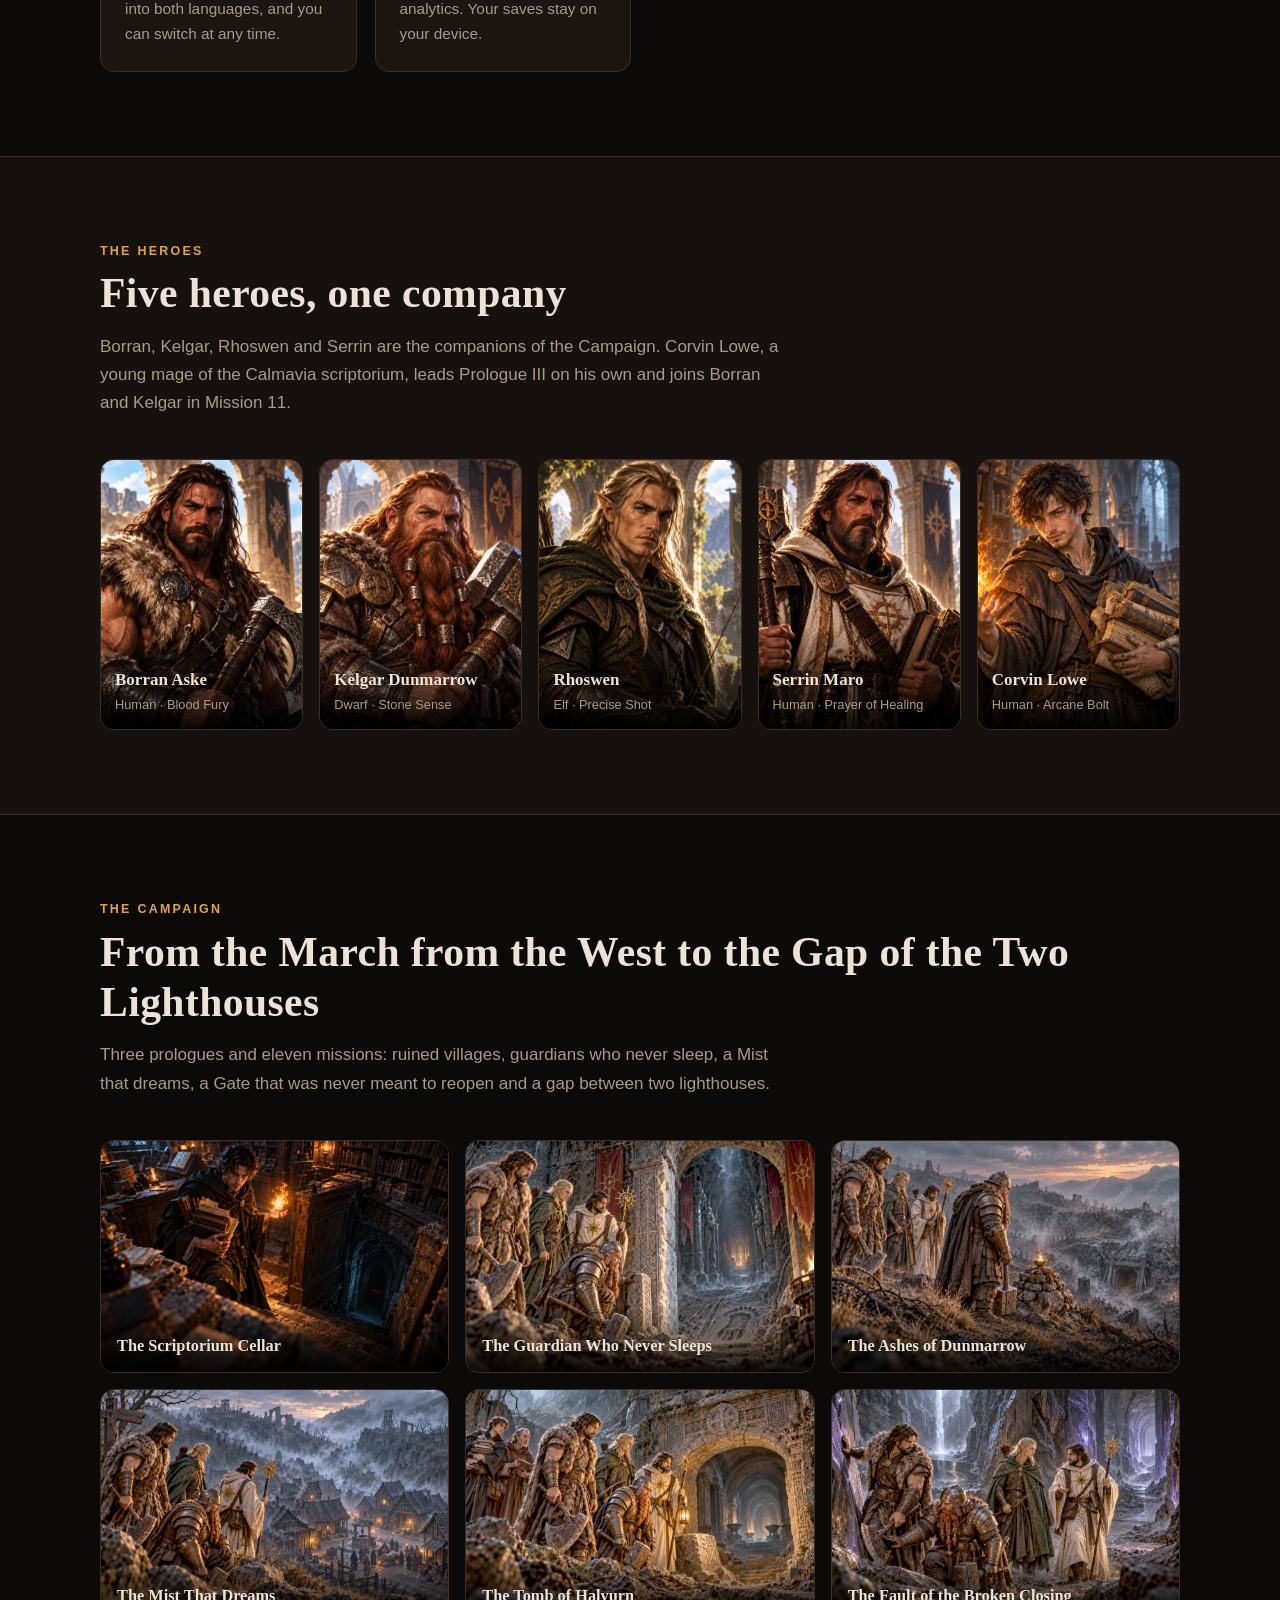
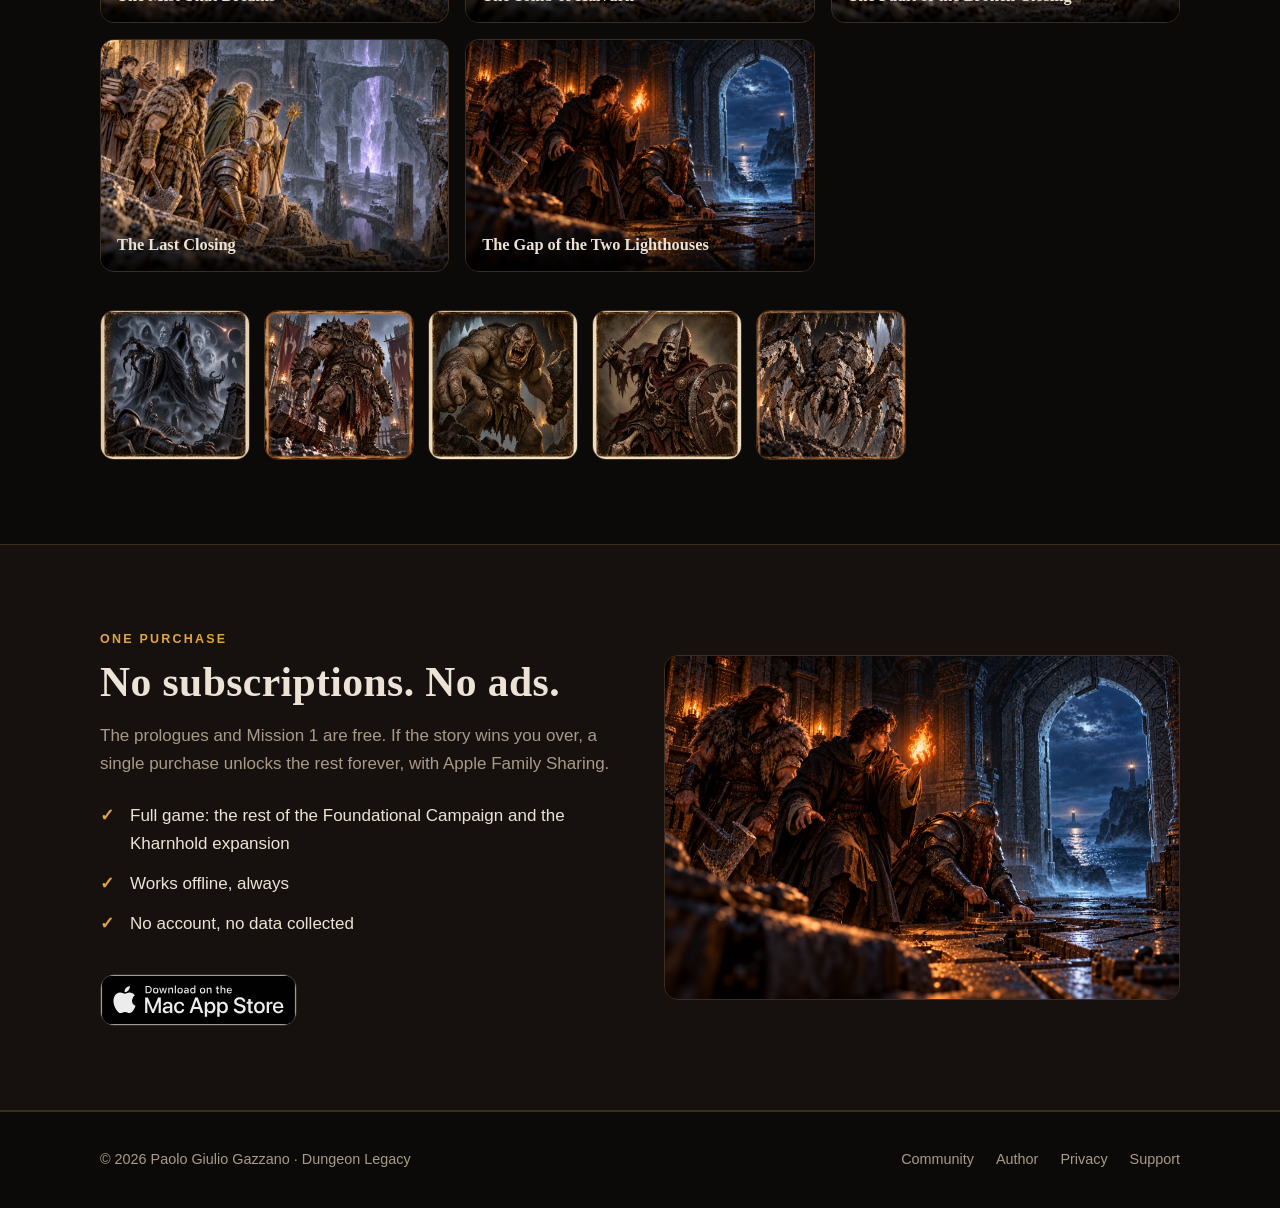
==== commit b0bf7e2a: "Eroi del sito con razza e Specialità al posto della classe Co-Authored-By: Claude Sonnet 5 <noreply@" ====
--- a/index.html
+++ b/index.html
@@ -76,11 +76,11 @@
   <p class="sub" data-l="it">Borran, Kelgar, Rhoswen e Serrin sono i compagni della Campagna. Corvin Lowe, giovane mago dello scriptorium di Calmavia, guida da solo il Prologo III e affianca Borran e Kelgar nella Missione 11.</p>
   <p class="sub" data-l="en">Borran, Kelgar, Rhoswen and Serrin are the companions of the Campaign. Corvin Lowe, a young mage of the Calmavia scriptorium, leads Prologue III on his own and joins Borran and Kelgar in Mission 11.</p>
   <div class="heroes">
-    <figure class="hcard"><img src="img/barbaro.jpg" alt="Borran Aske" loading="lazy"><figcaption>Borran Aske<small data-l="it">Barbaro</small><small data-l="en">Barbarian</small></figcaption></figure>
-    <figure class="hcard"><img src="img/nano.jpg" alt="Kelgar Dunmarrow" loading="lazy"><figcaption>Kelgar Dunmarrow<small data-l="it">Nano</small><small data-l="en">Dwarf</small></figcaption></figure>
-    <figure class="hcard"><img src="img/elfo.jpg" alt="Rhoswen della Foglia Silenziosa" loading="lazy"><figcaption>Rhoswen<small data-l="it">Elfo</small><small data-l="en">Elf</small></figcaption></figure>
-    <figure class="hcard"><img src="img/chierico.jpg" alt="Serrin Maro" loading="lazy"><figcaption>Serrin Maro<small data-l="it">Chierico</small><small data-l="en">Cleric</small></figcaption></figure>
-    <figure class="hcard"><img src="img/mago.jpg" alt="Corvin Lowe" loading="lazy"><figcaption>Corvin Lowe<small data-l="it">Mago</small><small data-l="en">Mage</small></figcaption></figure>
+    <figure class="hcard"><img src="img/barbaro.jpg" alt="Borran Aske" loading="lazy"><figcaption>Borran Aske<small data-l="it">Umano · Furia di sangue</small><small data-l="en">Human · Blood Fury</small></figcaption></figure>
+    <figure class="hcard"><img src="img/nano.jpg" alt="Kelgar Dunmarrow" loading="lazy"><figcaption>Kelgar Dunmarrow<small data-l="it">Nano · Fiuto della pietra</small><small data-l="en">Dwarf · Stone Sense</small></figcaption></figure>
+    <figure class="hcard"><img src="img/elfo.jpg" alt="Rhoswen della Foglia Silenziosa" loading="lazy"><figcaption>Rhoswen<small data-l="it">Elfo · Tiro preciso</small><small data-l="en">Elf · Precise Shot</small></figcaption></figure>
+    <figure class="hcard"><img src="img/chierico.jpg" alt="Serrin Maro" loading="lazy"><figcaption>Serrin Maro<small data-l="it">Umano · Preghiera di guarigione</small><small data-l="en">Human · Prayer of Healing</small></figcaption></figure>
+    <figure class="hcard"><img src="img/mago.jpg" alt="Corvin Lowe" loading="lazy"><figcaption>Corvin Lowe<small data-l="it">Umano · Saetta arcana</small><small data-l="en">Human · Arcane Bolt</small></figcaption></figure>
   </div>
 </div></section>
 
--- a/style.css
+++ b/style.css
@@ -146,19 +146,86 @@
 .proj b{display:block;font-family:"Arial Black",Georgia,serif;font-size:1.1rem;margin-bottom:6px}
 .proj span.d{color:var(--muted);font-size:.93rem}
 @media(max-width:700px){.ah{grid-template-columns:1fr;text-align:center;justify-items:center}}
-
-/* community + rules pages */
-.doc .lead{font-size:1.12rem;color:var(--text)}
-.doc .note{background:var(--card);border:1px solid var(--gold);border-radius:var(--radius);padding:18px 22px;margin:22px 0 8px;color:#e6dccd}
-.doc .note b{color:var(--gold2)}
-.doc ol.steps{padding-left:22px;margin-bottom:12px}
-.doc ol.steps li{margin-bottom:12px}
-.doc h3{font-size:1.15rem;margin:26px 0 8px}
-.doc .dls{display:grid;grid-template-columns:repeat(auto-fit,minmax(240px,1fr));gap:12px;margin:14px 0 24px}
-.doc a.dl{display:block;background:var(--card);border:1px solid var(--line);border-radius:12px;padding:14px 18px;color:var(--text)}
-.doc a.dl:hover{text-decoration:none;border-color:var(--gold)}
-.doc a.dl b{display:block;font-size:.98rem}
-.doc a.dl span{color:var(--muted);font-size:.84rem}
-.doc .cta-row{margin-top:26px}
-.doc.rules h2{font-size:1.3rem}
-.doc.rules p,.doc.rules li{font-size:.98rem}
+/* BEGIN community-rules */
+/* ---- pagina Community ---- */
+.cm-hero{padding:104px 0 70px;background:radial-gradient(900px 380px at 50% -40px,rgba(224,164,69,.16),transparent 70%),var(--bg)}
+.cm-hero .eyebrow,.rl-head .eyebrow{display:block;margin-bottom:10px}
+.cm-hero h1{font-size:clamp(2.3rem,6.2vw,3.8rem);max-width:820px}
+.cm-hero .lead{max-width:700px;margin-top:20px;font-size:1.2rem;color:#ddd0bd}
+.cm-hero .cta{margin-top:30px}
+.cm-sec{padding:72px 0}
+.cm-sec.alt{background:var(--bg2);border-top:1px solid var(--line);border-bottom:1px solid var(--line)}
+.cm-sec h2{margin:6px 0 10px}
+.cm-sec .sub{margin-bottom:6px}
+.cm-grid{display:grid;grid-template-columns:repeat(auto-fit,minmax(250px,1fr));gap:18px;margin-top:34px}
+.cm-card{background:var(--card);border:1px solid var(--line);border-radius:var(--radius);padding:26px}
+.cm-card h3{font-size:1.15rem;margin-bottom:8px}
+.cm-card p,.cm-card li{color:var(--muted);font-size:.97rem}
+.cm-card p b,.cm-card li b{color:var(--text)}
+.cm-card.hl{border-color:var(--gold)}
+.cm-card .tag{display:inline-block;font-size:.72rem;letter-spacing:.14em;text-transform:uppercase;font-weight:700;color:var(--gold);margin-bottom:10px}
+.cm-card ul{padding-left:20px;margin-top:8px}
+.cm-key{display:grid;grid-template-columns:repeat(auto-fit,minmax(240px,1fr));gap:16px;margin-top:30px}
+.cm-key .cm-card{border-top:3px solid var(--gold)}
+.cm-steps{display:grid;grid-template-columns:repeat(5,1fr);gap:16px;margin-top:34px;counter-reset:st}
+@media(max-width:1000px){.cm-steps{grid-template-columns:repeat(2,1fr)}}
+@media(max-width:560px){.cm-steps{grid-template-columns:1fr}}
+.cm-step{background:var(--card);border:1px solid var(--line);border-radius:var(--radius);padding:24px 22px;position:relative}
+.cm-step::before{counter-increment:st;content:counter(st);display:flex;align-items:center;justify-content:center;width:38px;height:38px;border-radius:50%;background:var(--gold);color:#1a1208;font-weight:800;font-family:Georgia,serif;margin-bottom:14px}
+.cm-step h3{font-size:1.05rem;margin-bottom:6px}
+.cm-step p{color:var(--muted);font-size:.94rem}
+.cm-dl{display:grid;grid-template-columns:repeat(auto-fit,minmax(300px,1fr));gap:14px;margin-top:30px}
+.cm-dl a{display:flex;gap:14px;align-items:center;background:var(--card);border:1px solid var(--line);border-radius:12px;padding:16px 18px;color:var(--text)}
+.cm-dl a:hover{text-decoration:none;border-color:var(--gold)}
+.cm-dl .num{flex:none;width:38px;height:38px;border-radius:10px;background:rgba(224,164,69,.14);color:var(--gold2);display:flex;align-items:center;justify-content:center;font-weight:800;font-family:Georgia,serif}
+.cm-dl b{display:block;font-size:.98rem}
+.cm-dl small{color:var(--muted);font-size:.82rem}
+.cm-faq{margin-top:30px;max-width:820px}
+.cm-faq details{background:var(--card);border:1px solid var(--line);border-radius:12px;padding:0;margin-bottom:10px}
+.cm-faq summary{cursor:pointer;padding:16px 20px;font-weight:700;list-style:none;display:flex;justify-content:space-between;gap:14px}
+.cm-faq summary::-webkit-details-marker{display:none}
+.cm-faq summary::after{content:"+";color:var(--gold);font-size:1.3rem;line-height:1}
+.cm-faq details[open] summary::after{content:"\2212"}
+.cm-faq details p{padding:0 20px 18px;color:var(--muted)}
+.cm-cta{background:linear-gradient(180deg,var(--card),var(--bg2));border:1px solid var(--gold);border-radius:18px;padding:40px 34px;text-align:center}
+.cm-cta h2{margin-top:0}
+.cm-cta p{color:var(--muted);max-width:620px;margin:8px auto 0}
+.cm-cta .mail{display:inline-block;margin-top:20px;font-size:clamp(.95rem,4.6vw,1.25rem);font-family:Georgia,serif;font-weight:700;max-width:100%;overflow-wrap:anywhere}
+@media(max-width:560px){.cm-cta{padding:30px 20px}.cm-hero{padding:80px 0 54px}.cm-sec{padding:54px 0}}
+.cm-cta .cta{justify-content:center}
+/* ---- pagina Regolamento ---- */
+.rl-head{padding:84px 0 26px}
+.rl-head h1{font-size:clamp(2rem,5vw,3rem);max-width:860px}
+.rl-meta{display:flex;flex-wrap:wrap;gap:8px 20px;margin-top:14px;color:var(--muted);font-size:.92rem}
+.rl-brief{margin:28px 0 8px;background:var(--card);border:1px solid var(--gold);border-radius:16px;padding:26px 28px}
+.rl-brief h2{font-size:1.25rem;margin:0 0 14px}
+.rl-brief ul{list-style:none;display:grid;grid-template-columns:repeat(auto-fit,minmax(280px,1fr));gap:10px 26px}
+.rl-brief li{position:relative;padding-left:26px;color:#e2d8c8;font-size:.97rem}
+.rl-brief li::before{content:"\2713";position:absolute;left:0;color:var(--gold);font-weight:800}
+.rl-brief .note{margin-top:16px;color:var(--muted);font-size:.9rem}
+.rl-layout{display:grid;grid-template-columns:270px 1fr;gap:38px;align-items:start;padding:26px 0 90px}
+.rl-toc{position:sticky;top:84px;background:var(--card);border:1px solid var(--line);border-radius:14px;padding:18px 18px 12px;max-height:calc(100vh - 110px);overflow:auto}
+.rl-toc h2{font-size:.78rem;letter-spacing:.16em;text-transform:uppercase;color:var(--gold);font-family:-apple-system,sans-serif;margin:0 0 10px}
+.rl-toc a{display:flex;gap:10px;padding:6px 0;color:var(--muted);font-size:.9rem;line-height:1.35;border-top:1px solid rgba(255,255,255,.04)}
+.rl-toc a:first-of-type{border-top:0}
+.rl-toc a:hover{color:var(--text);text-decoration:none}
+.rl-toc a b{flex:none;width:22px;color:var(--gold)}
+.rl-intro{background:transparent;border-left:3px solid var(--line);padding:2px 0 2px 18px;margin-bottom:22px;color:#cfc3b3;font-size:.95rem}
+.rl-intro p{margin-bottom:10px}
+.rl-art{background:var(--card);border:1px solid var(--line);border-radius:14px;padding:26px 30px 14px;margin-bottom:18px;scroll-margin-top:84px}
+.rl-art h2{font-size:1.3rem;margin:0 0 16px;padding-bottom:12px;border-bottom:1px solid var(--line);display:flex;gap:14px;align-items:baseline}
+.rl-art h2 .num{color:var(--gold);font-family:Georgia,serif}
+.rl-art p.cl{display:grid;grid-template-columns:46px 1fr;gap:0 4px;margin-bottom:14px;color:#d6cabb;font-size:.98rem}
+.rl-art p.cl .n{color:var(--gold);font-weight:700;font-size:.9rem;padding-top:2px}
+.rl-art ul,.rl-art ol{margin:-4px 0 14px 50px;color:#d6cabb;font-size:.96rem}
+.rl-art li{margin-bottom:6px}
+.rl-art strong{color:var(--text)}
+.rl-decl{background:linear-gradient(180deg,var(--card),var(--bg2));border:2px solid var(--gold);border-radius:16px;padding:30px 32px 18px;margin-top:26px;scroll-margin-top:84px}
+.rl-decl h2{font-size:1.3rem;margin:0 0 6px;text-transform:none}
+.rl-decl h3{font-size:1.1rem;margin:26px 0 8px;color:var(--gold2)}
+.rl-decl p{color:#d6cabb;margin-bottom:12px;font-size:.98rem}
+.rl-decl ol{padding-left:24px;margin-bottom:14px;color:#d6cabb;font-size:.98rem}
+.rl-decl li{margin-bottom:8px}
+.rl-decl .hint{color:var(--muted);font-size:.9rem;margin-bottom:16px}
+@media(max-width:900px){.rl-layout{grid-template-columns:1fr}.rl-toc{position:static;max-height:none}.rl-art{padding:22px 20px 10px}.rl-art p.cl{grid-template-columns:38px 1fr}.rl-art ul,.rl-art ol{margin-left:42px}}
+/* END community-rules */
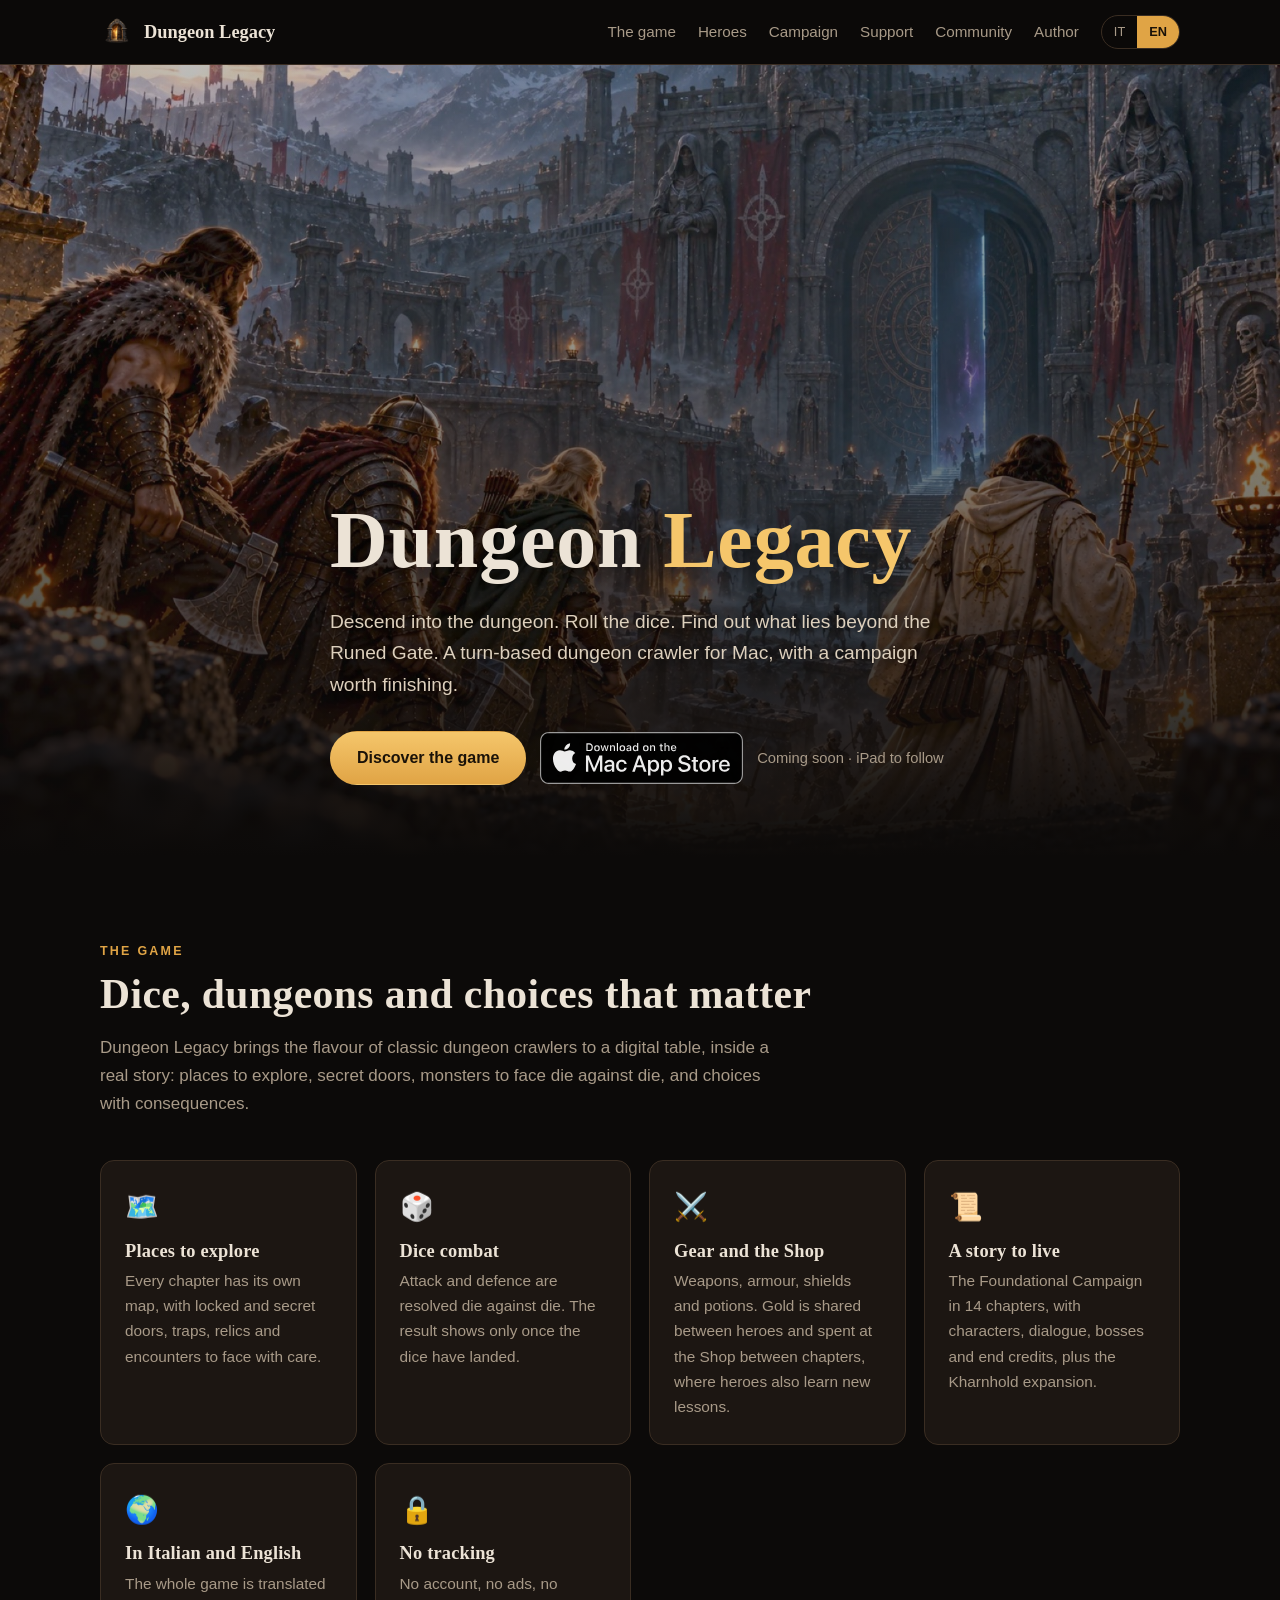
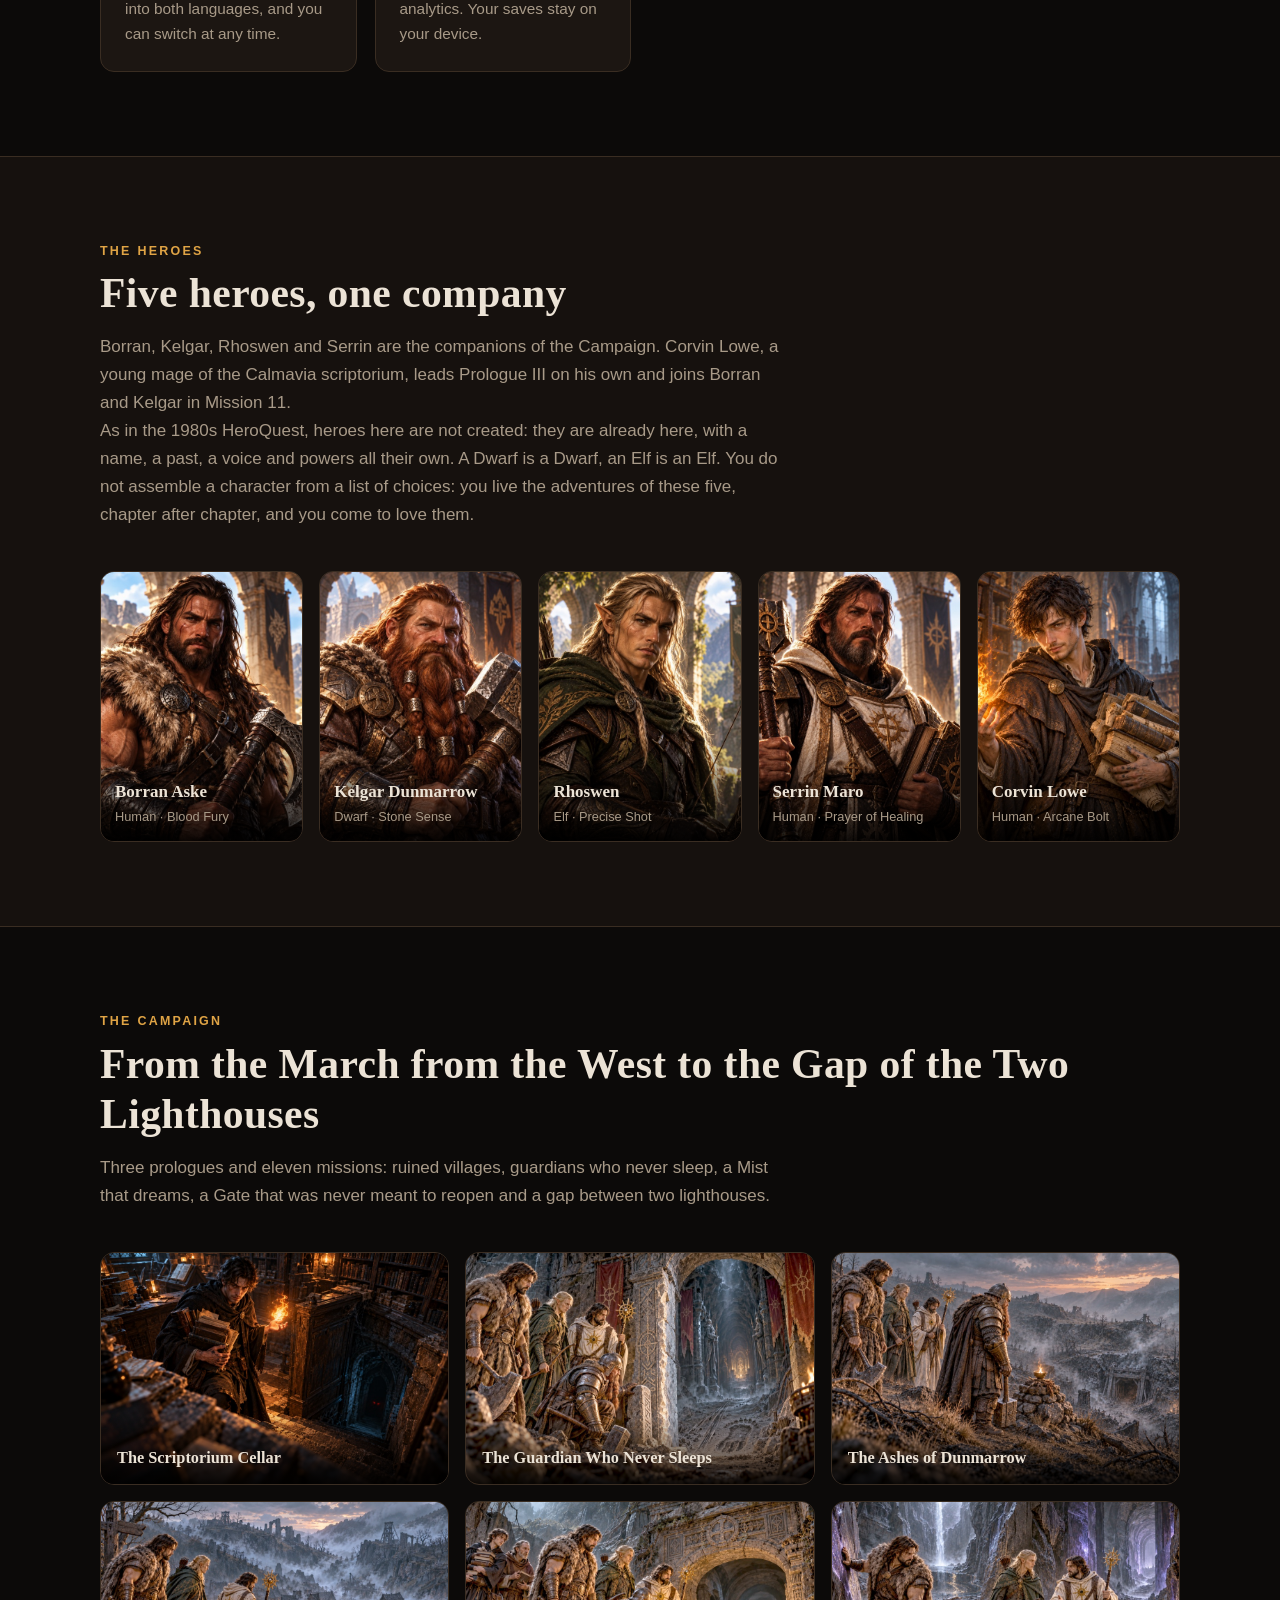
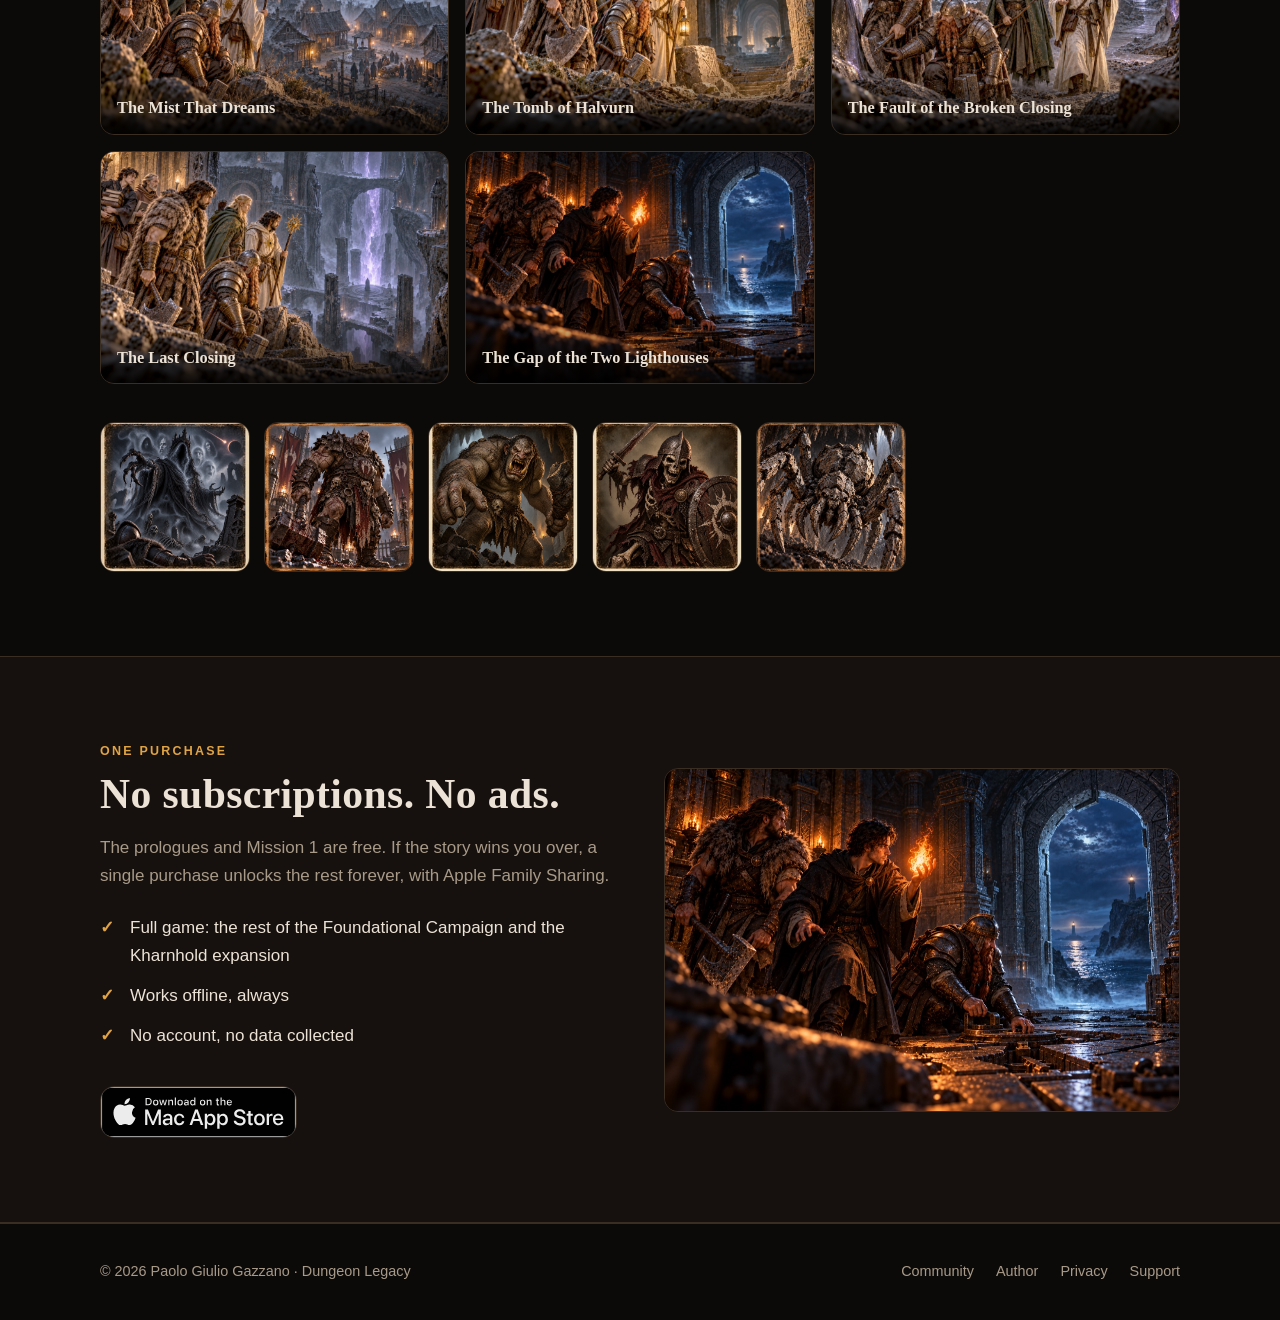
==== commit 39a7f2e2: "Sito: gli eroi prestabiliti come punto di forza (home e FAQ community) Co-Authored-By: Claude Sonnet" ====
--- a/index.html
+++ b/index.html
@@ -75,6 +75,8 @@
   <h2 data-l="it">Cinque eroi, una compagnia</h2><h2 data-l="en">Five heroes, one company</h2>
   <p class="sub" data-l="it">Borran, Kelgar, Rhoswen e Serrin sono i compagni della Campagna. Corvin Lowe, giovane mago dello scriptorium di Calmavia, guida da solo il Prologo III e affianca Borran e Kelgar nella Missione 11.</p>
   <p class="sub" data-l="en">Borran, Kelgar, Rhoswen and Serrin are the companions of the Campaign. Corvin Lowe, a young mage of the Calmavia scriptorium, leads Prologue III on his own and joins Borran and Kelgar in Mission 11.</p>
+  <p class="sub" data-l="it">Come nell'HeroQuest degli anni Ottanta, qui gli eroi non si creano: ci sono già, con un nome, un passato, una voce e poteri solo loro. Il Nano è un Nano, l'Elfo è un Elfo. Non assembli un personaggio da una lista di scelte: vivi le avventure di questi cinque, capitolo dopo capitolo, e impari a volergli bene.</p>
+  <p class="sub" data-l="en">As in the 1980s HeroQuest, heroes here are not created: they are already here, with a name, a past, a voice and powers all their own. A Dwarf is a Dwarf, an Elf is an Elf. You do not assemble a character from a list of choices: you live the adventures of these five, chapter after chapter, and you come to love them.</p>
   <div class="heroes">
     <figure class="hcard"><img src="img/barbaro.jpg" alt="Borran Aske" loading="lazy"><figcaption>Borran Aske<small data-l="it">Umano · Furia di sangue</small><small data-l="en">Human · Blood Fury</small></figcaption></figure>
     <figure class="hcard"><img src="img/nano.jpg" alt="Kelgar Dunmarrow" loading="lazy"><figcaption>Kelgar Dunmarrow<small data-l="it">Nano · Fiuto della pietra</small><small data-l="en">Dwarf · Stone Sense</small></figcaption></figure>
--- a/style.css
+++ b/style.css
@@ -167,19 +167,13 @@
 .cm-card ul{padding-left:20px;margin-top:8px}
 .cm-key{display:grid;grid-template-columns:repeat(auto-fit,minmax(240px,1fr));gap:16px;margin-top:30px}
 .cm-key .cm-card{border-top:3px solid var(--gold)}
-.cm-steps{display:grid;grid-template-columns:repeat(5,1fr);gap:16px;margin-top:34px;counter-reset:st}
+.cm-steps{display:grid;grid-template-columns:repeat(4,1fr);gap:16px;margin-top:34px;counter-reset:st}
 @media(max-width:1000px){.cm-steps{grid-template-columns:repeat(2,1fr)}}
 @media(max-width:560px){.cm-steps{grid-template-columns:1fr}}
 .cm-step{background:var(--card);border:1px solid var(--line);border-radius:var(--radius);padding:24px 22px;position:relative}
 .cm-step::before{counter-increment:st;content:counter(st);display:flex;align-items:center;justify-content:center;width:38px;height:38px;border-radius:50%;background:var(--gold);color:#1a1208;font-weight:800;font-family:Georgia,serif;margin-bottom:14px}
 .cm-step h3{font-size:1.05rem;margin-bottom:6px}
 .cm-step p{color:var(--muted);font-size:.94rem}
-.cm-dl{display:grid;grid-template-columns:repeat(auto-fit,minmax(300px,1fr));gap:14px;margin-top:30px}
-.cm-dl a{display:flex;gap:14px;align-items:center;background:var(--card);border:1px solid var(--line);border-radius:12px;padding:16px 18px;color:var(--text)}
-.cm-dl a:hover{text-decoration:none;border-color:var(--gold)}
-.cm-dl .num{flex:none;width:38px;height:38px;border-radius:10px;background:rgba(224,164,69,.14);color:var(--gold2);display:flex;align-items:center;justify-content:center;font-weight:800;font-family:Georgia,serif}
-.cm-dl b{display:block;font-size:.98rem}
-.cm-dl small{color:var(--muted);font-size:.82rem}
 .cm-faq{margin-top:30px;max-width:820px}
 .cm-faq details{background:var(--card);border:1px solid var(--line);border-radius:12px;padding:0;margin-bottom:10px}
 .cm-faq summary{cursor:pointer;padding:16px 20px;font-weight:700;list-style:none;display:flex;justify-content:space-between;gap:14px}
@@ -193,6 +187,35 @@
 .cm-cta .mail{display:inline-block;margin-top:20px;font-size:clamp(.95rem,4.6vw,1.25rem);font-family:Georgia,serif;font-weight:700;max-width:100%;overflow-wrap:anywhere}
 @media(max-width:560px){.cm-cta{padding:30px 20px}.cm-hero{padding:80px 0 54px}.cm-sec{padding:54px 0}}
 .cm-cta .cta{justify-content:center}
+/* ---- modulo «Scrivi la tua traccia» ---- */
+.fm{max-width:820px;margin-top:30px}
+.fm[hidden],.fm-done[hidden],.fm-msg[hidden]{display:none!important}
+.fm fieldset{border:1px solid var(--line);border-radius:var(--radius);padding:8px 24px 10px;margin-bottom:22px;background:var(--card);min-width:0}
+.fm legend{padding:0 10px;font-family:Georgia,serif;font-weight:700;font-size:1.1rem;color:var(--gold2)}
+.fm-row{margin:18px 0}
+.fm-row label{display:block}
+.fm-l{display:block;font-weight:700}
+.fm-l .req{color:var(--gold);margin-left:4px}
+.fm-h{display:block;color:var(--muted);font-size:.9rem;margin:2px 0 8px}
+.fm input[type=text],.fm input[type=email],.fm input[type=tel],.fm textarea{width:100%;background:var(--bg);color:var(--text);border:1px solid var(--line);border-radius:10px;padding:12px 14px;font:inherit;font-size:1rem}
+.fm textarea{resize:vertical;min-height:5.5em}
+.fm input:focus,.fm textarea:focus{outline:2px solid var(--gold);outline-offset:1px;border-color:var(--gold)}
+.fm [aria-invalid=true]{border-color:var(--ember);outline-color:var(--ember)}
+.fm-check{display:flex;gap:12px;align-items:flex-start;margin:6px 0 18px;color:#d6cabb;font-size:.96rem}
+.fm-check input{flex:none;width:20px;height:20px;margin-top:3px;accent-color:var(--gold)}
+.fm-trap{position:absolute;left:-9999px;top:auto;width:1px;height:1px;overflow:hidden}
+.fm-note{color:var(--muted);font-size:.88rem;margin:6px 0 16px}
+.fm-ts{min-height:70px;margin:8px 0 14px}
+.fm-actions{display:flex;flex-wrap:wrap;gap:14px;align-items:center}
+.fm button[disabled]{opacity:.5;cursor:not-allowed}
+.fm-status{max-width:820px;margin-top:16px}
+.fm-msg{padding:14px 18px;border-radius:12px;border:1px solid var(--line);background:var(--card);color:#d6cabb}
+.fm-msg.err{border-color:var(--ember)}
+.fm-done{max-width:820px;margin-top:30px;text-align:center;background:linear-gradient(180deg,var(--card),var(--bg2));border:1px solid var(--gold);border-radius:18px;padding:40px 30px}
+.fm-done h3{font-size:1.5rem;margin-bottom:10px}
+.fm-done p{color:var(--muted);max-width:560px;margin:0 auto 10px}
+.fm-ref{display:block;font-family:Georgia,serif;font-size:2rem;font-weight:700;color:var(--gold2);letter-spacing:.06em;margin:14px 0}
+.fm-done .btn{margin-top:14px}
 /* ---- pagina Regolamento ---- */
 .rl-head{padding:84px 0 26px}
 .rl-head h1{font-size:clamp(2rem,5vw,3rem);max-width:860px}
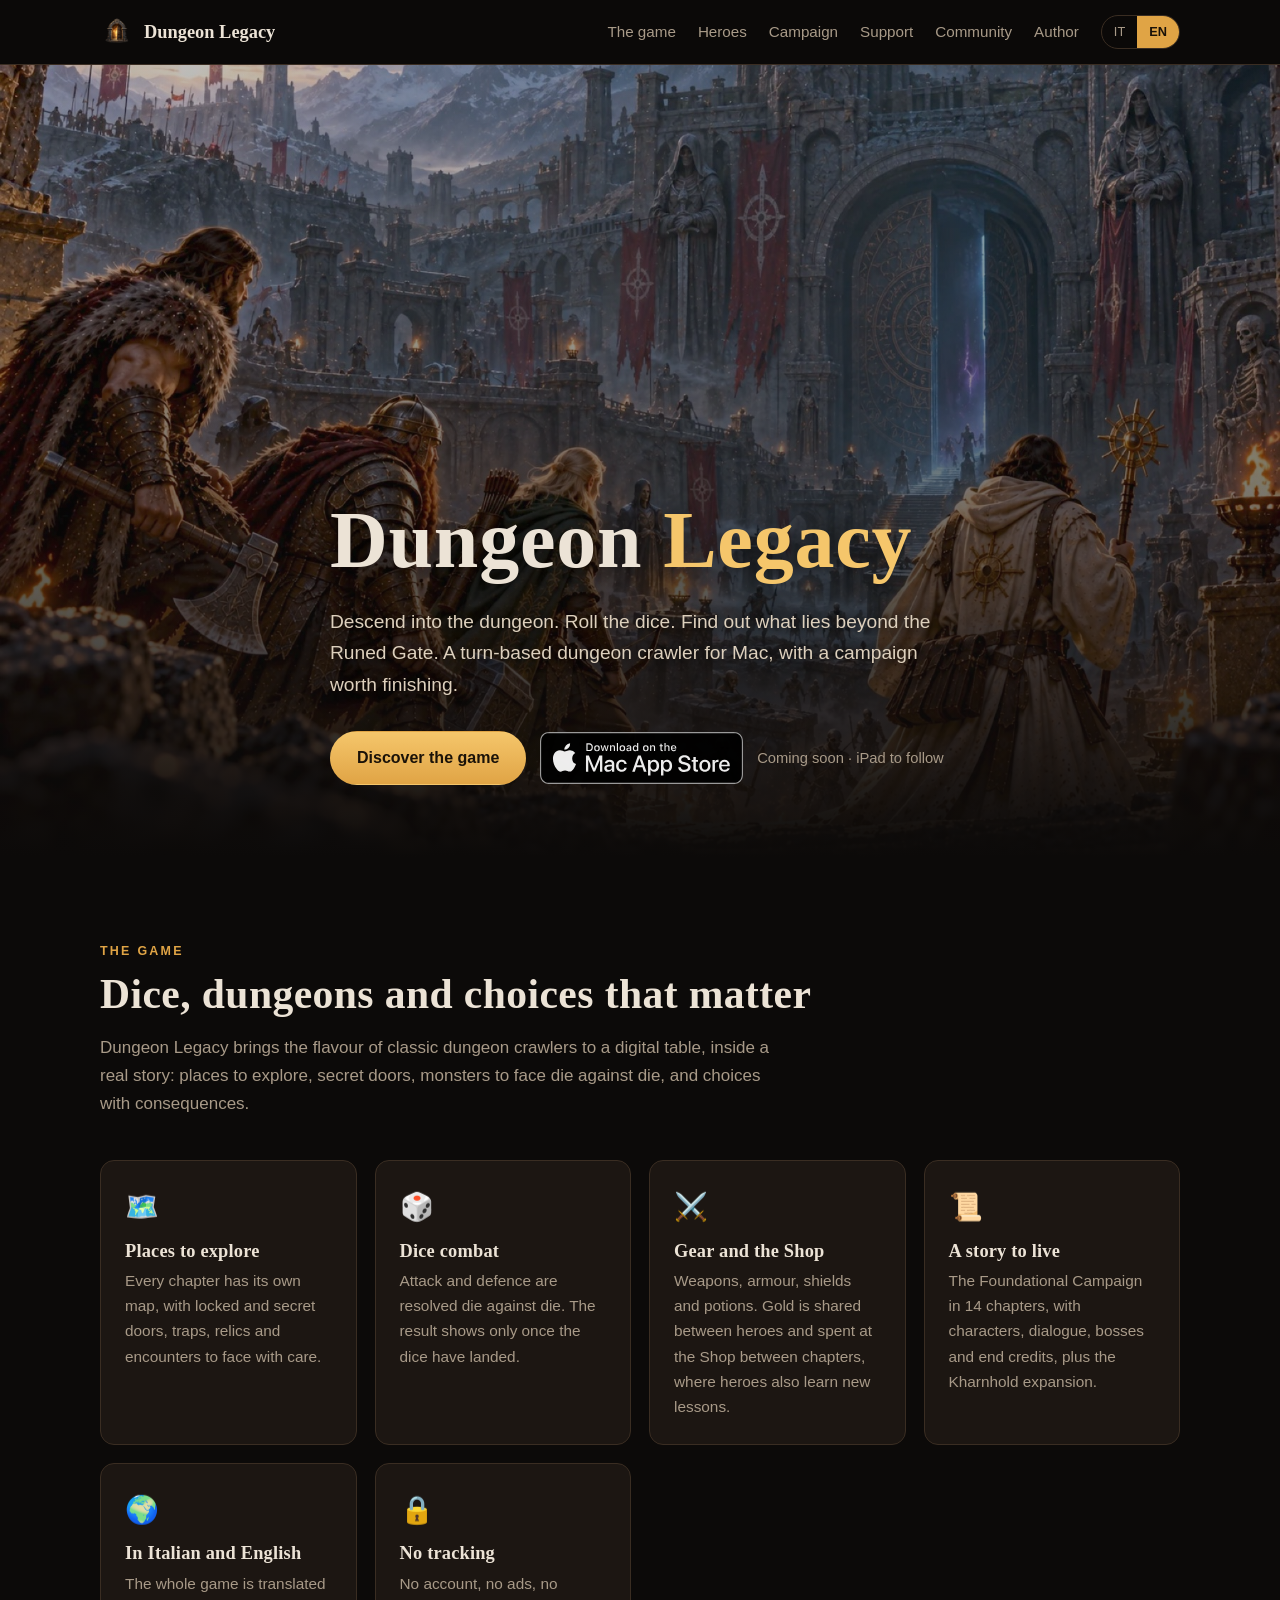
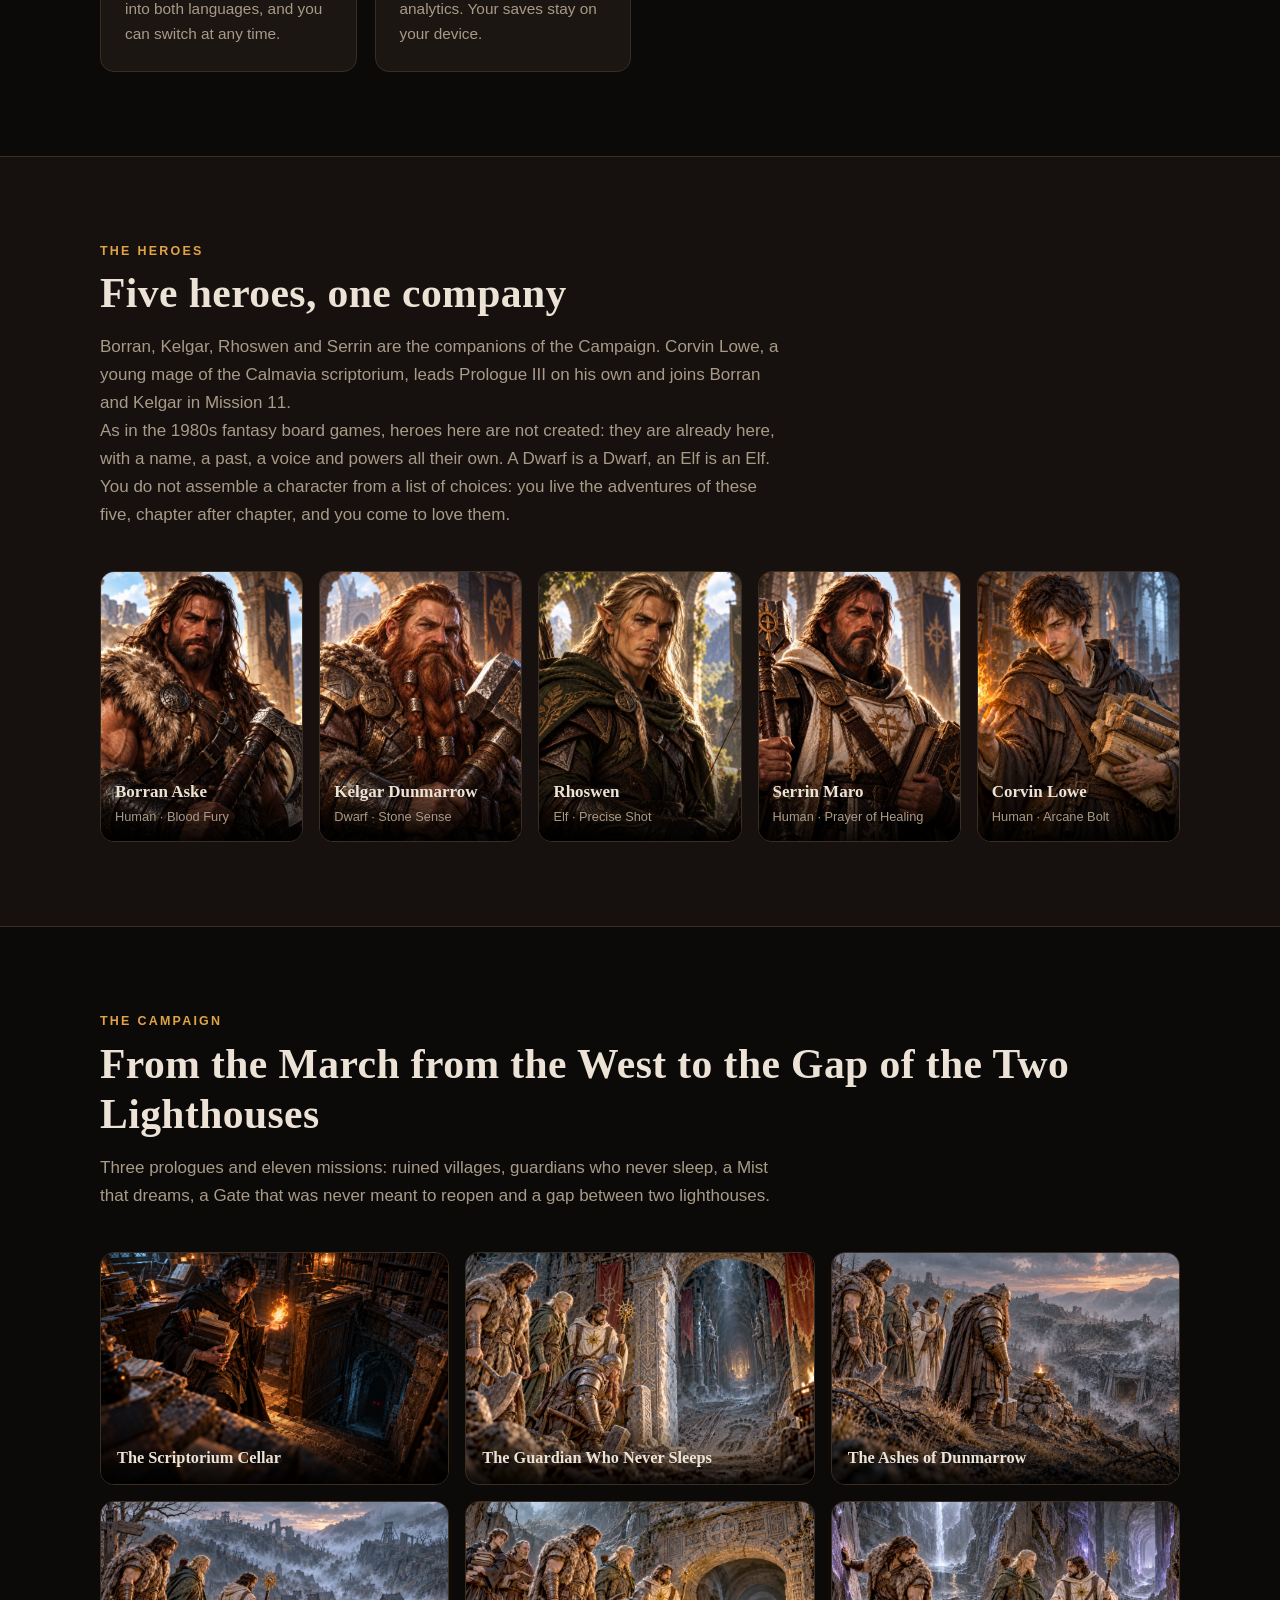
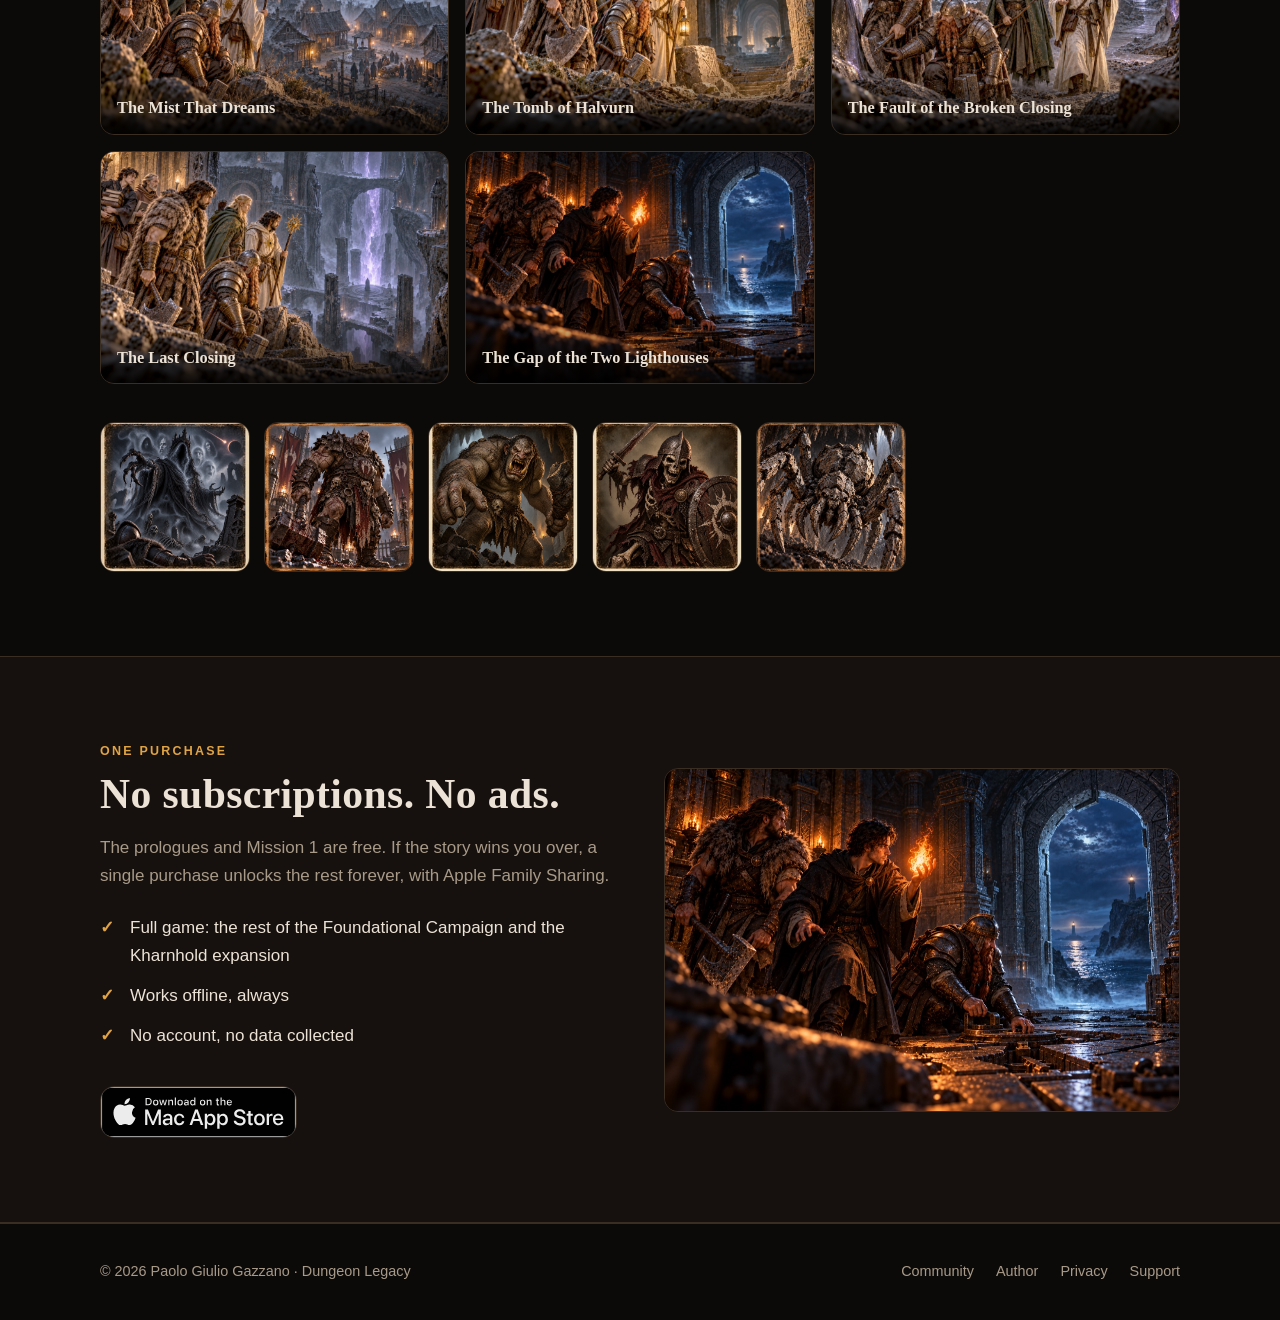
==== commit df874b6e: "Sito: niente marchi altrui, ci rifacciamo ai giochi fantasy da tavolo degli anni Ottanta Co-Authored" ====
--- a/index.html
+++ b/index.html
@@ -75,8 +75,8 @@
   <h2 data-l="it">Cinque eroi, una compagnia</h2><h2 data-l="en">Five heroes, one company</h2>
   <p class="sub" data-l="it">Borran, Kelgar, Rhoswen e Serrin sono i compagni della Campagna. Corvin Lowe, giovane mago dello scriptorium di Calmavia, guida da solo il Prologo III e affianca Borran e Kelgar nella Missione 11.</p>
   <p class="sub" data-l="en">Borran, Kelgar, Rhoswen and Serrin are the companions of the Campaign. Corvin Lowe, a young mage of the Calmavia scriptorium, leads Prologue III on his own and joins Borran and Kelgar in Mission 11.</p>
-  <p class="sub" data-l="it">Come nell'HeroQuest degli anni Ottanta, qui gli eroi non si creano: ci sono già, con un nome, un passato, una voce e poteri solo loro. Il Nano è un Nano, l'Elfo è un Elfo. Non assembli un personaggio da una lista di scelte: vivi le avventure di questi cinque, capitolo dopo capitolo, e impari a volergli bene.</p>
-  <p class="sub" data-l="en">As in the 1980s HeroQuest, heroes here are not created: they are already here, with a name, a past, a voice and powers all their own. A Dwarf is a Dwarf, an Elf is an Elf. You do not assemble a character from a list of choices: you live the adventures of these five, chapter after chapter, and you come to love them.</p>
+  <p class="sub" data-l="it">Come nei giochi fantasy da tavolo degli anni Ottanta, qui gli eroi non si creano: ci sono già, con un nome, un passato, una voce e poteri solo loro. Il Nano è un Nano, l'Elfo è un Elfo. Non assembli un personaggio da una lista di scelte: vivi le avventure di questi cinque, capitolo dopo capitolo, e impari a volergli bene.</p>
+  <p class="sub" data-l="en">As in the 1980s fantasy board games, heroes here are not created: they are already here, with a name, a past, a voice and powers all their own. A Dwarf is a Dwarf, an Elf is an Elf. You do not assemble a character from a list of choices: you live the adventures of these five, chapter after chapter, and you come to love them.</p>
   <div class="heroes">
     <figure class="hcard"><img src="img/barbaro.jpg" alt="Borran Aske" loading="lazy"><figcaption>Borran Aske<small data-l="it">Umano · Furia di sangue</small><small data-l="en">Human · Blood Fury</small></figcaption></figure>
     <figure class="hcard"><img src="img/nano.jpg" alt="Kelgar Dunmarrow" loading="lazy"><figcaption>Kelgar Dunmarrow<small data-l="it">Nano · Fiuto della pietra</small><small data-l="en">Dwarf · Stone Sense</small></figcaption></figure>
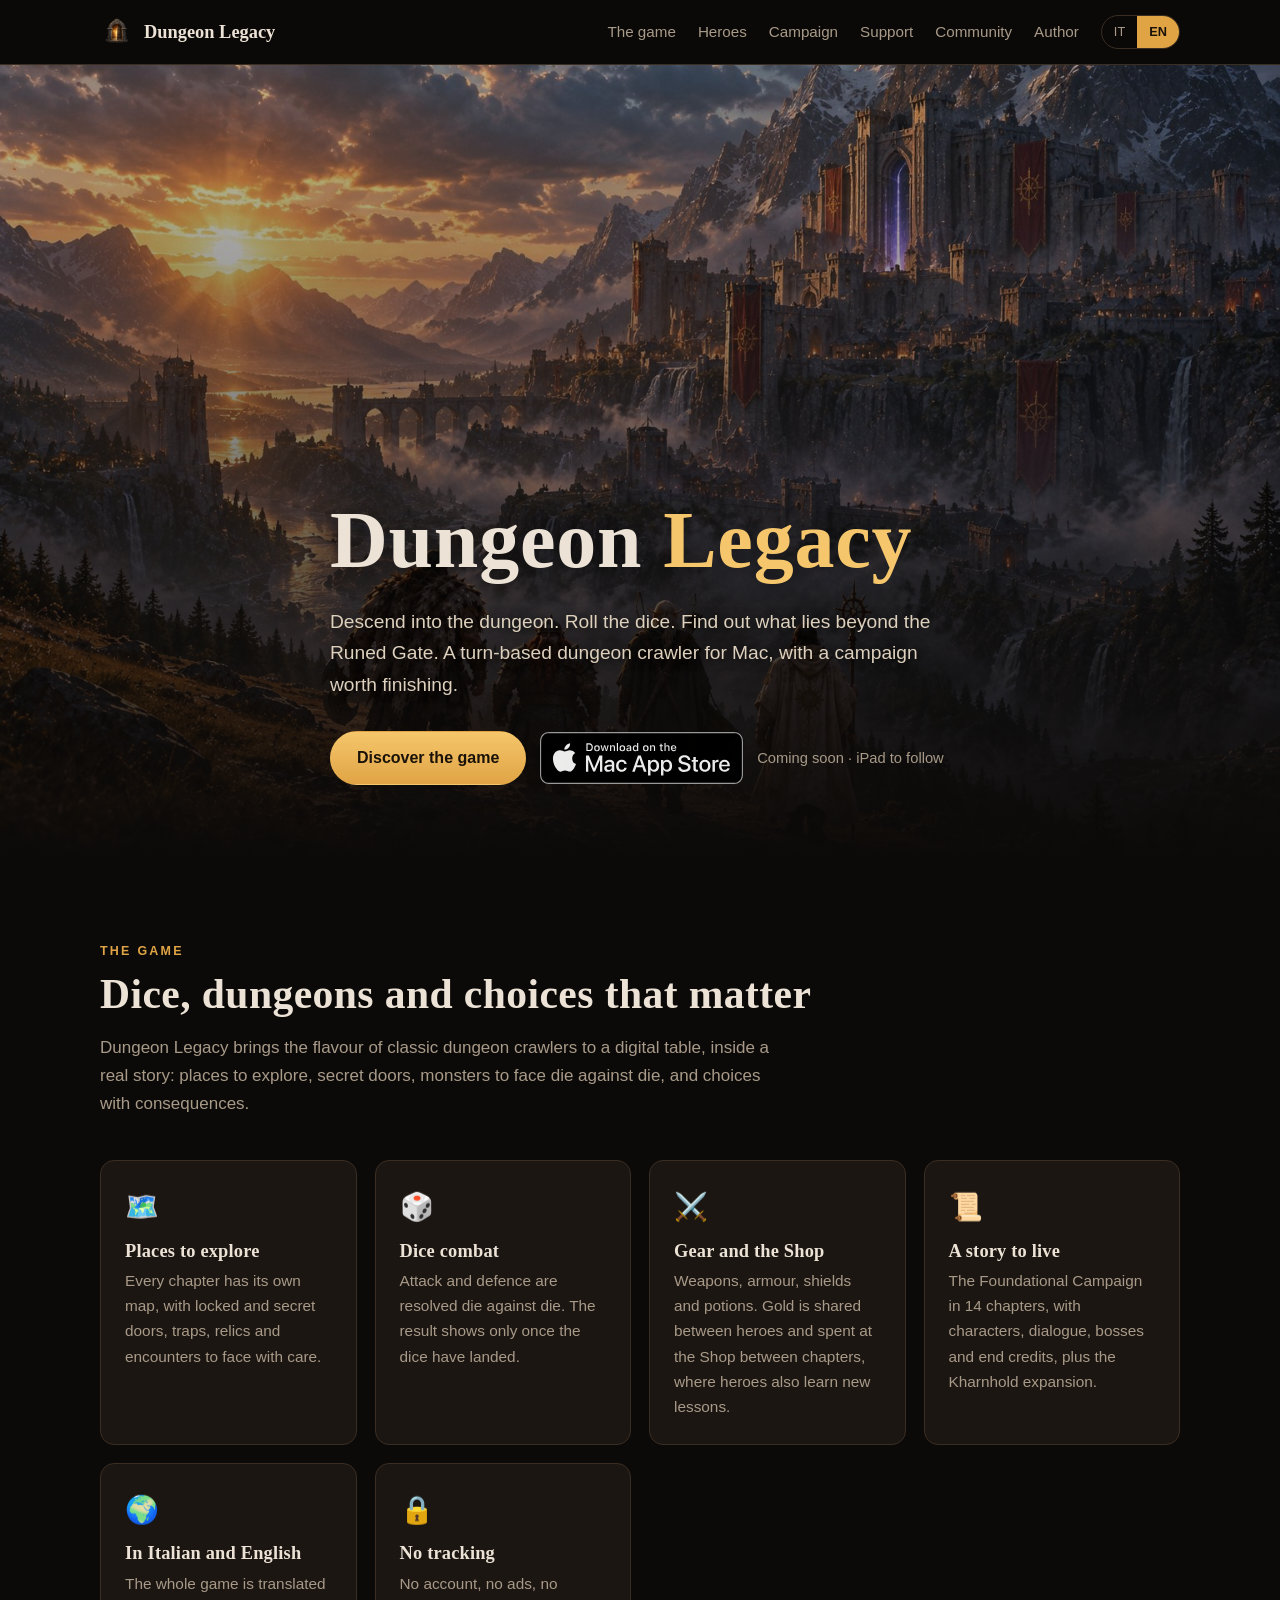
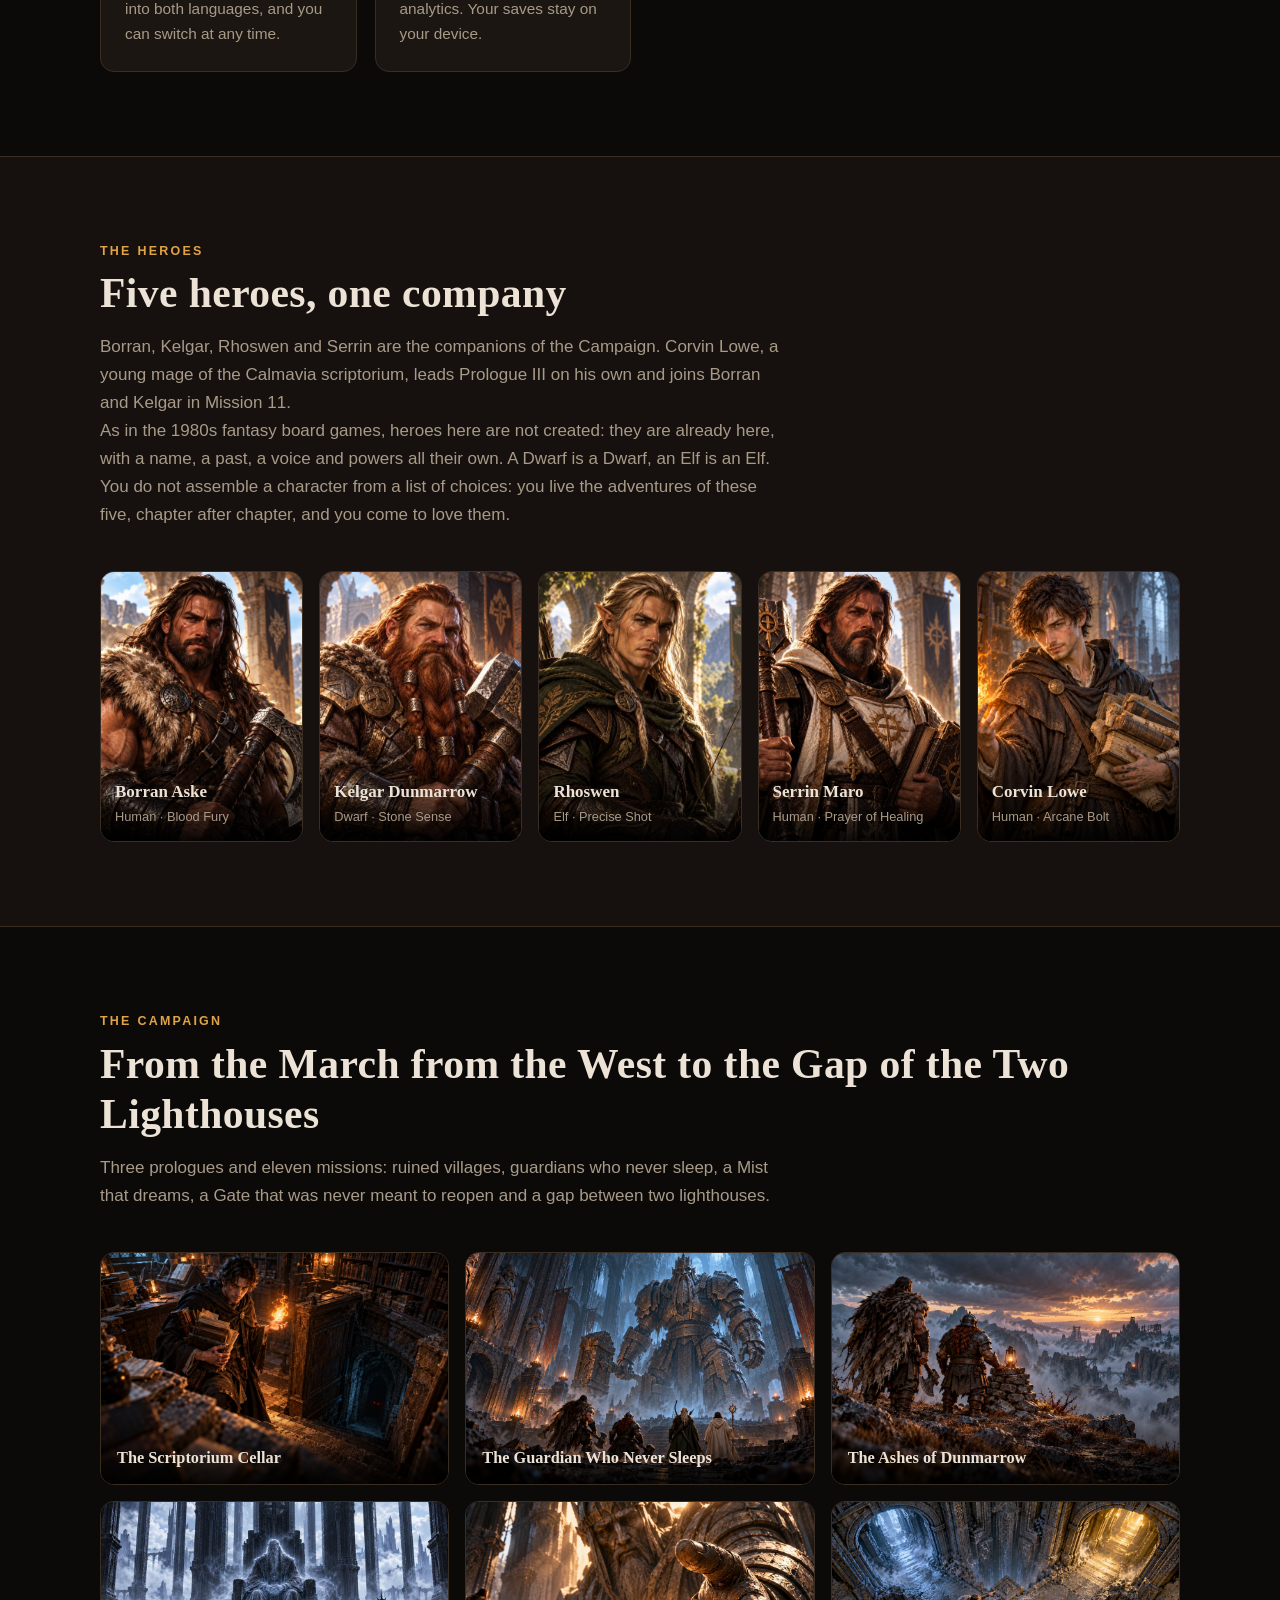
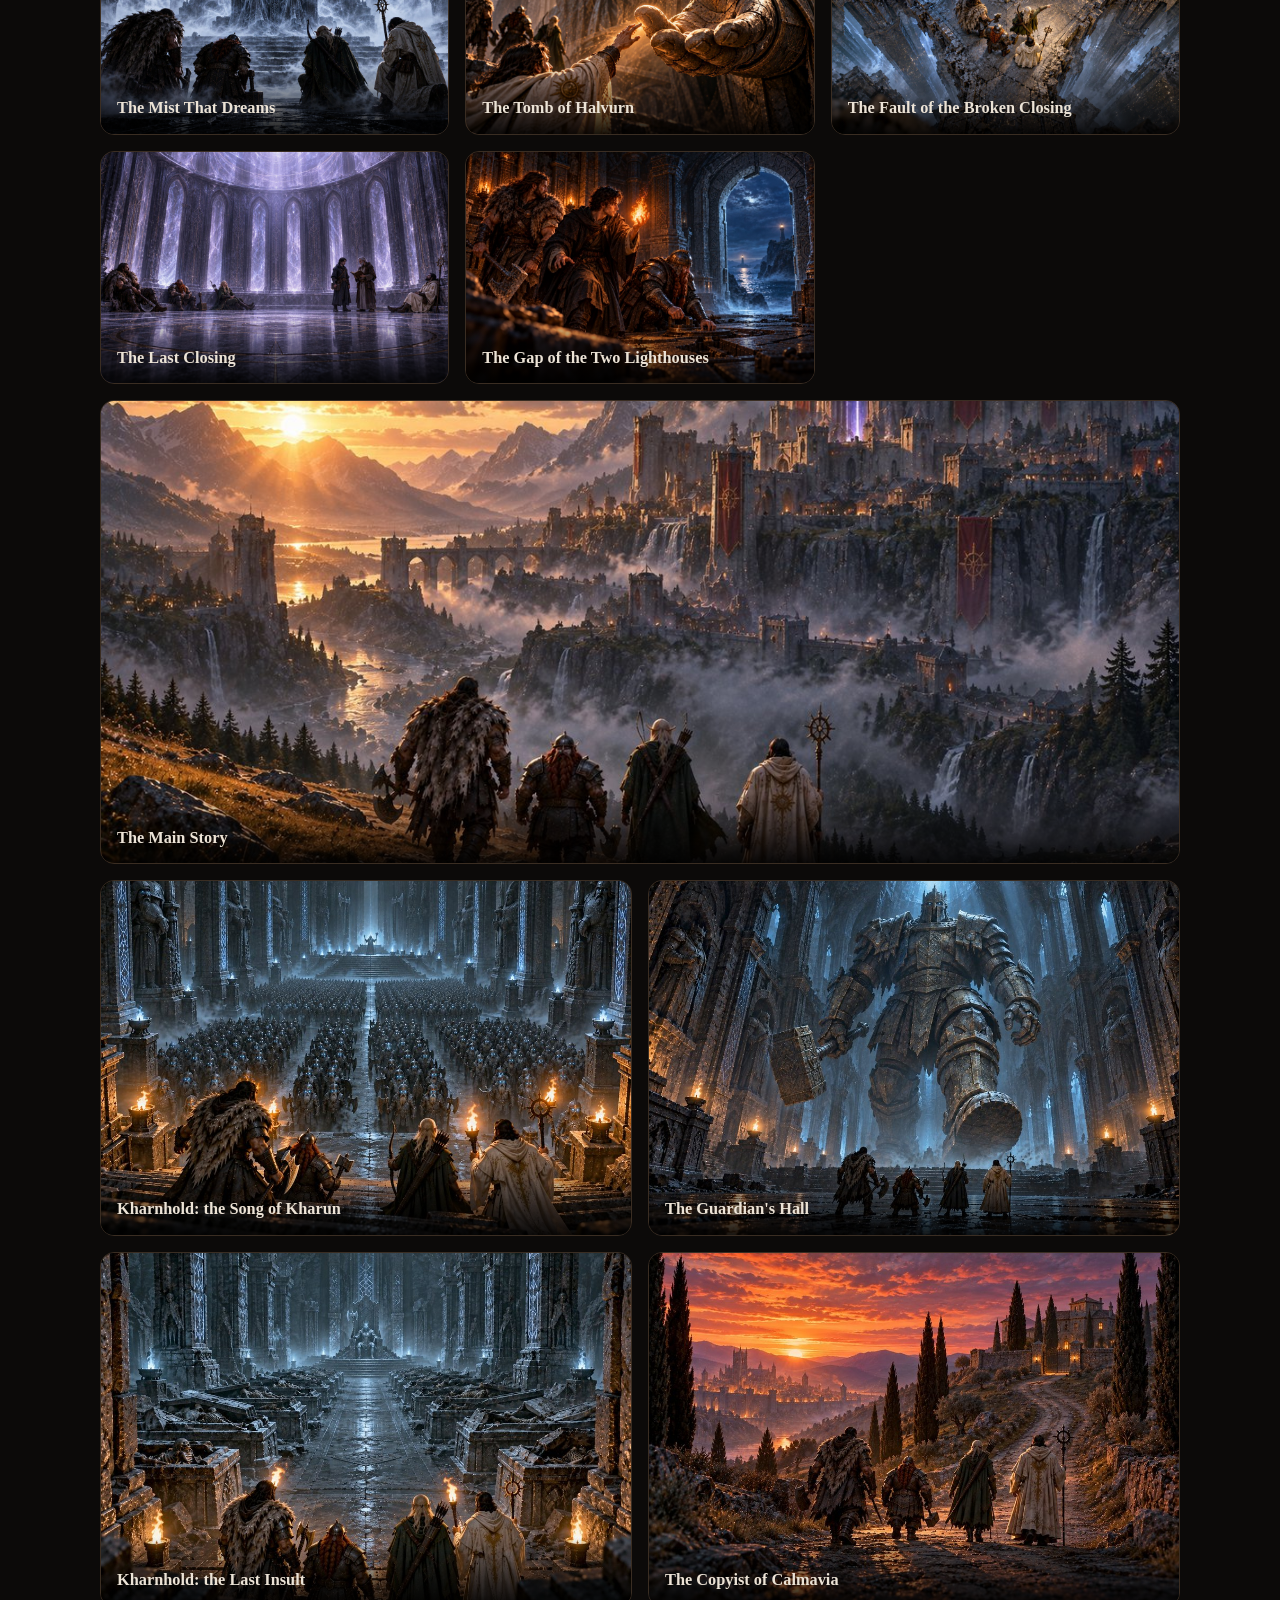
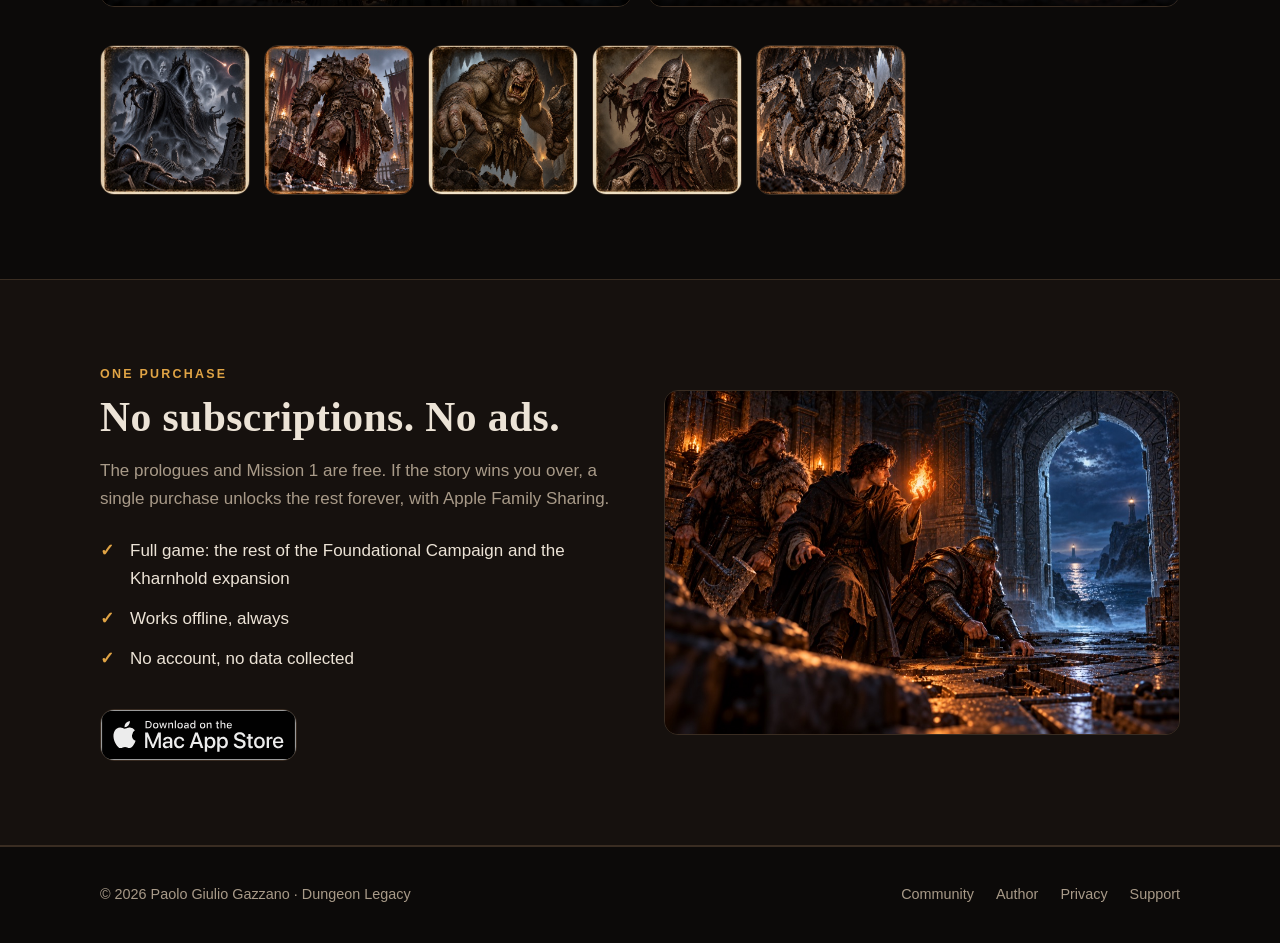
==== commit 1ba7155f: "Sito: nuovo hero e fila di immagini a campo largo (Storia Principale, Kharnhold, Guardiano, Calmavia" ====
--- a/index.html
+++ b/index.html
@@ -7,7 +7,7 @@
 <meta name="description" content="Dungeon Legacy: dungeon crawler a turni con dadi, eroi e una campagna narrativa in 14 capitoli. Per Mac, senza abbonamenti e senza raccolta dati. A story-driven dungeon crawler for Mac.">
 <meta property="og:title" content="Dungeon Legacy">
 <meta property="og:description" content="Il dungeon crawler narrativo per Mac. Dadi, eroi, una campagna in 14 capitoli.">
-<meta property="og:image" content="https://dungeonlegacy.app/img/hero.jpg">
+<meta property="og:image" content="https://dungeonlegacy.app/img/hero-2.jpg">
 <link rel="icon" href="img/logo.png">
 <link rel="stylesheet" href="style.css">
 </head>
@@ -101,6 +101,13 @@
     <figure><img src="img/m10.jpg" alt="" loading="lazy"><figcaption><b data-l="it">L'Ultima Chiusura</b><b data-l="en">The Last Closing</b></figcaption></figure>
     <figure><img src="img/m11.jpg" alt="" loading="lazy"><figcaption><b data-l="it">Il Varco dei Due Fari</b><b data-l="en">The Gap of the Two Lighthouses</b></figcaption></figure>
   </div>
+  <div class="gallery gallery-wide">
+    <figure class="pano"><img src="img/w_mainstory.jpg" alt="" loading="lazy"><figcaption><b data-l="it">La Storia Principale</b><b data-l="en">The Main Story</b></figcaption></figure>
+    <figure><img src="img/w_kharnhold8.jpg" alt="" loading="lazy"><figcaption><b data-l="it">Kharnhold: il Canto di Kharun</b><b data-l="en">Kharnhold: the Song of Kharun</b></figcaption></figure>
+    <figure><img src="img/w_m2b.jpg" alt="" loading="lazy"><figcaption><b data-l="it">La Sala del Guardiano</b><b data-l="en">The Guardian's Hall</b></figcaption></figure>
+    <figure><img src="img/w_kharnhold7.jpg" alt="" loading="lazy"><figcaption><b data-l="it">Kharnhold: l'Ultimo Insulto</b><b data-l="en">Kharnhold: the Last Insult</b></figcaption></figure>
+    <figure><img src="img/w_m4.jpg" alt="" loading="lazy"><figcaption><b data-l="it">Il Copista di Calmavia</b><b data-l="en">The Copyist of Calmavia</b></figcaption></figure>
+  </div>
   <div class="monsters" aria-hidden="true">
     <img src="img/voth.jpg" alt="" loading="lazy"><img src="img/titani_bragor.jpg" alt="" loading="lazy"><img src="img/cave_troll.jpg" alt="" loading="lazy"><img src="img/skeleton_warrior.jpg" alt="" loading="lazy"><img src="img/stone_spider.jpg" alt="" loading="lazy">
   </div>
--- a/style.css
+++ b/style.css
@@ -48,7 +48,7 @@
 /* hero */
 .hero {
   position: relative; min-height: 88vh; display: flex; align-items: flex-end;
-  background: #000 url("img/hero.jpg") center / cover no-repeat;
+  background: #000 url("img/hero-2.jpg") center / cover no-repeat;
 }
 .hero::before {
   content: ""; position: absolute; inset: 0;
@@ -95,6 +95,9 @@
 .gallery { display: grid; grid-template-columns: repeat(auto-fit, minmax(300px, 1fr)); gap: 16px; margin-top: 42px; }
 .gallery figure { border-radius: var(--radius); overflow: hidden; border: 1px solid var(--line); position: relative; }
 .gallery img { width: 100%; aspect-ratio: 3/2; object-fit: cover; }
+.gallery-wide { grid-template-columns: repeat(auto-fit, minmax(min(100%, 420px), 1fr)); margin-top: 16px; }
+.gallery-wide .pano { grid-column: 1 / -1; }
+.gallery-wide .pano img { aspect-ratio: 21/9; object-position: 50% 62%; }
 .gallery figcaption { position: absolute; left: 0; right: 0; bottom: 0; padding: 30px 16px 12px; background: linear-gradient(transparent, rgba(0,0,0,.9)); font-size: .92rem; }
 .gallery figcaption b { font-family: Georgia, serif; font-size: 1.02rem; display: block; }
 
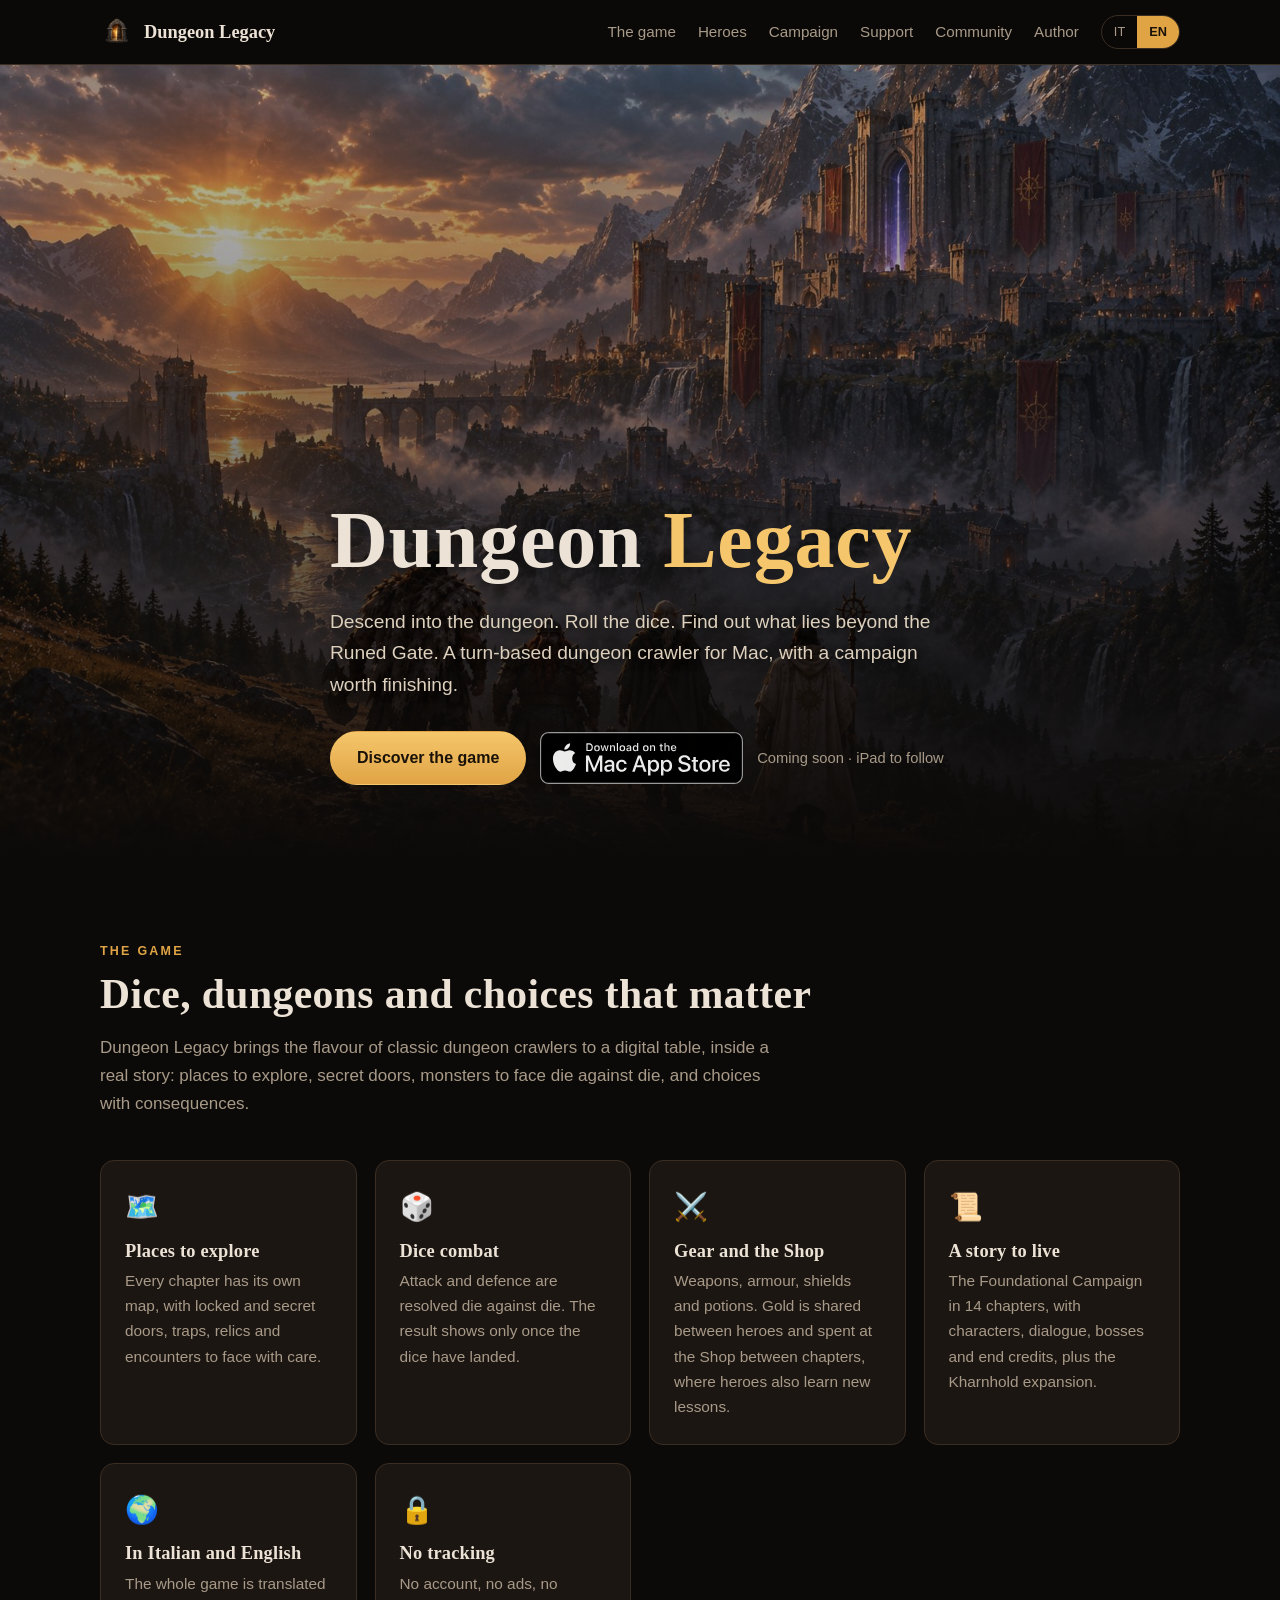
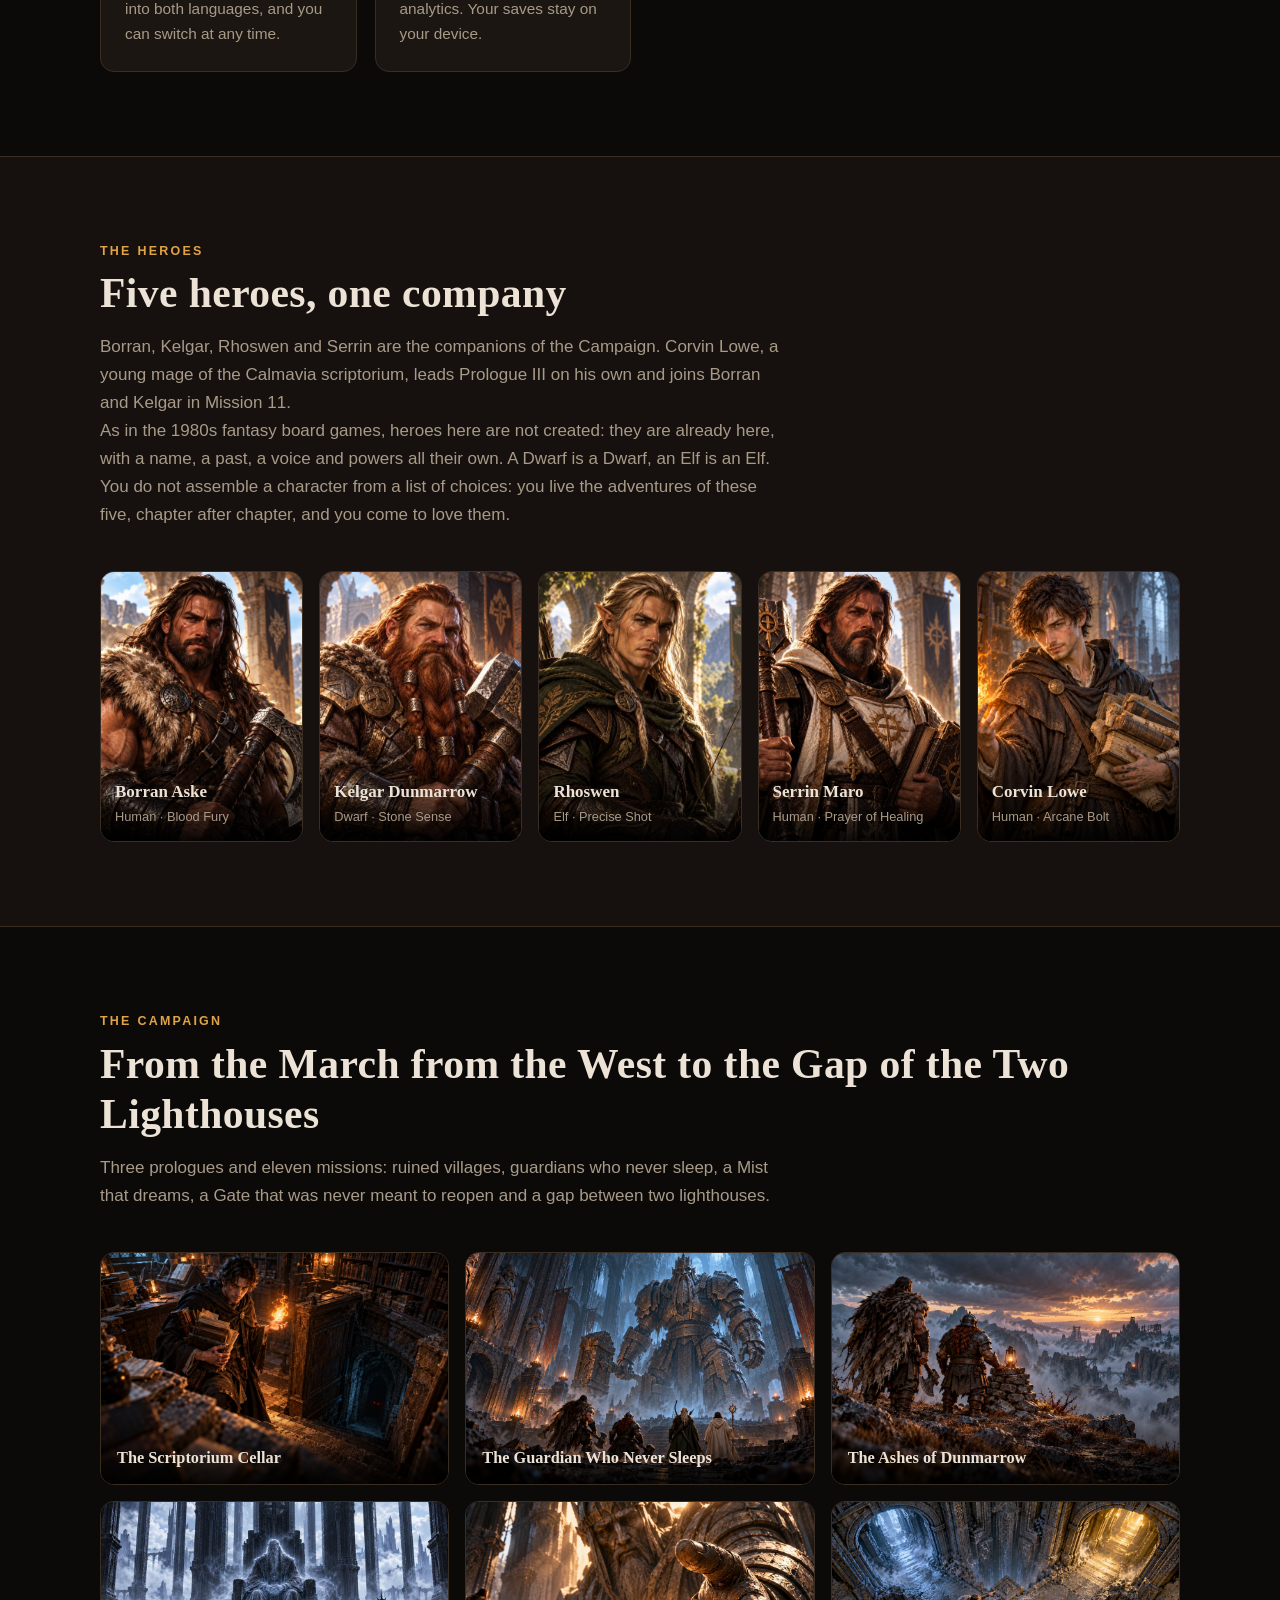
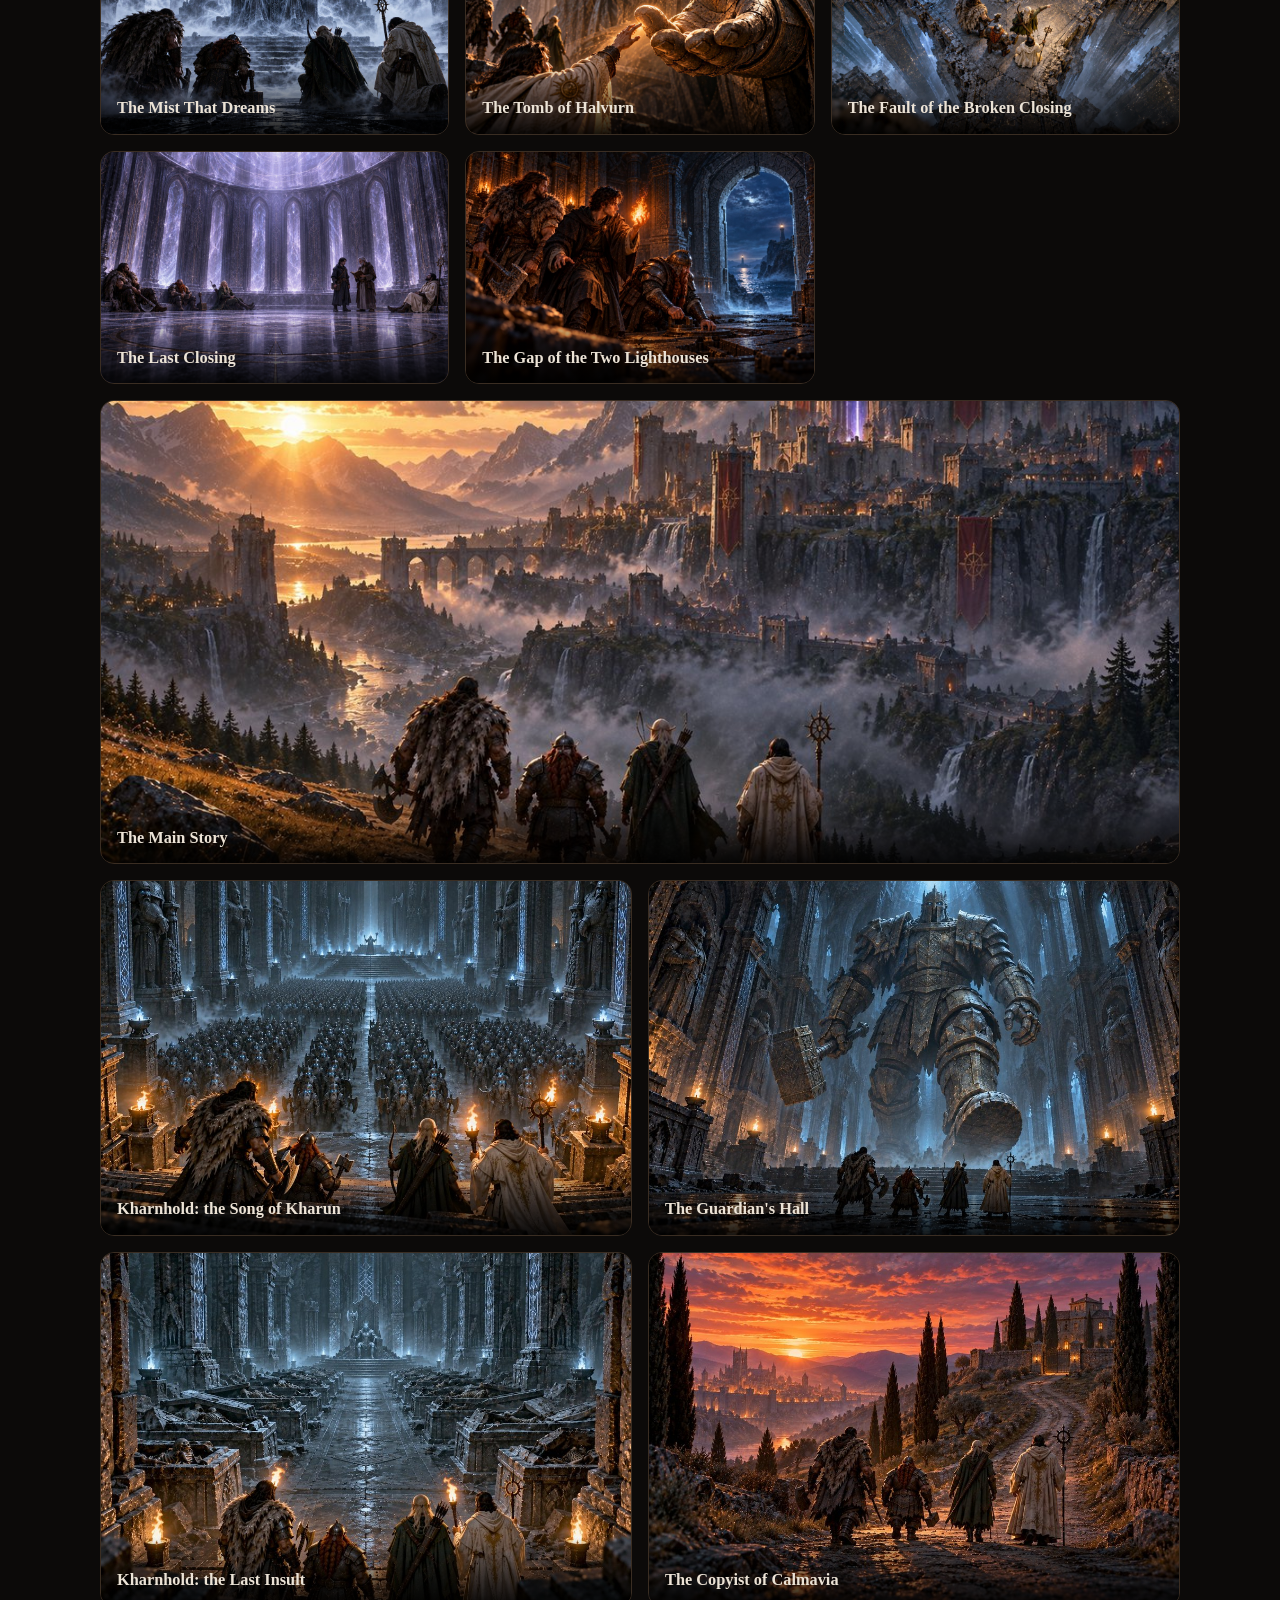
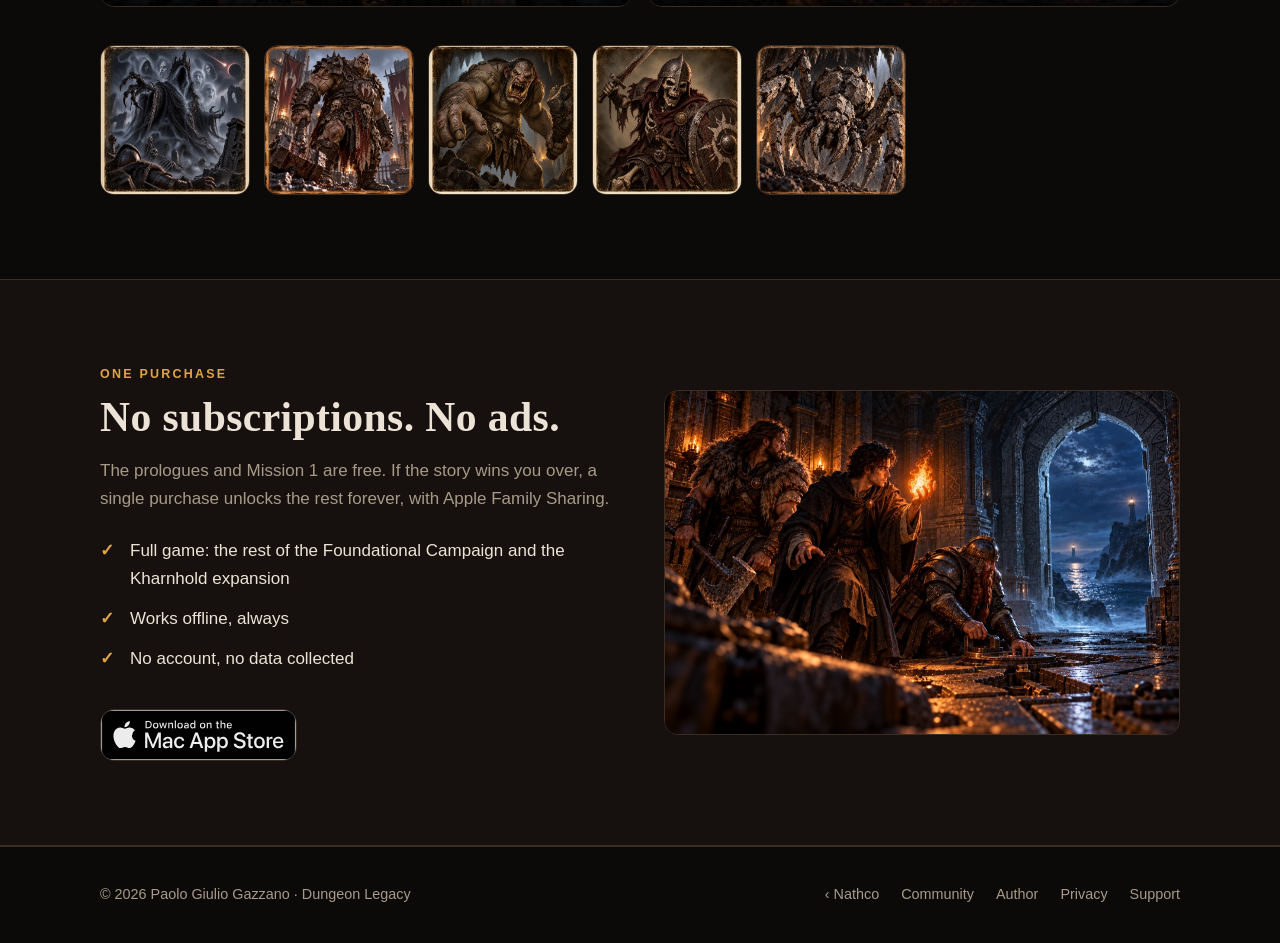
==== commit 1f138d53: "Piè di pagina: link di ritorno a Nathco" ====
--- a/index.html
+++ b/index.html
@@ -132,7 +132,7 @@
 
 <footer><div class="wrap">
   <div>© 2026 Paolo Giulio Gazzano · Dungeon Legacy</div>
-  <nav><a href="/community"><span data-l="it">Community</span><span data-l="en">Community</span></a><a href="/author"><span data-l="it">Autore</span><span data-l="en">Author</span></a><a href="/privacy">Privacy</a><a href="/support"><span data-l="it">Supporto</span><span data-l="en">Support</span></a></nav>
+  <nav><a data-l="it" href="https://nathco.app/it/">‹ Nathco</a><a data-l="en" href="https://nathco.app/">‹ Nathco</a><a href="/community"><span data-l="it">Community</span><span data-l="en">Community</span></a><a href="/author"><span data-l="it">Autore</span><span data-l="en">Author</span></a><a href="/privacy">Privacy</a><a href="/support"><span data-l="it">Supporto</span><span data-l="en">Support</span></a></nav>
 </div></footer>
 <script src="script.js"></script>
 </body>
